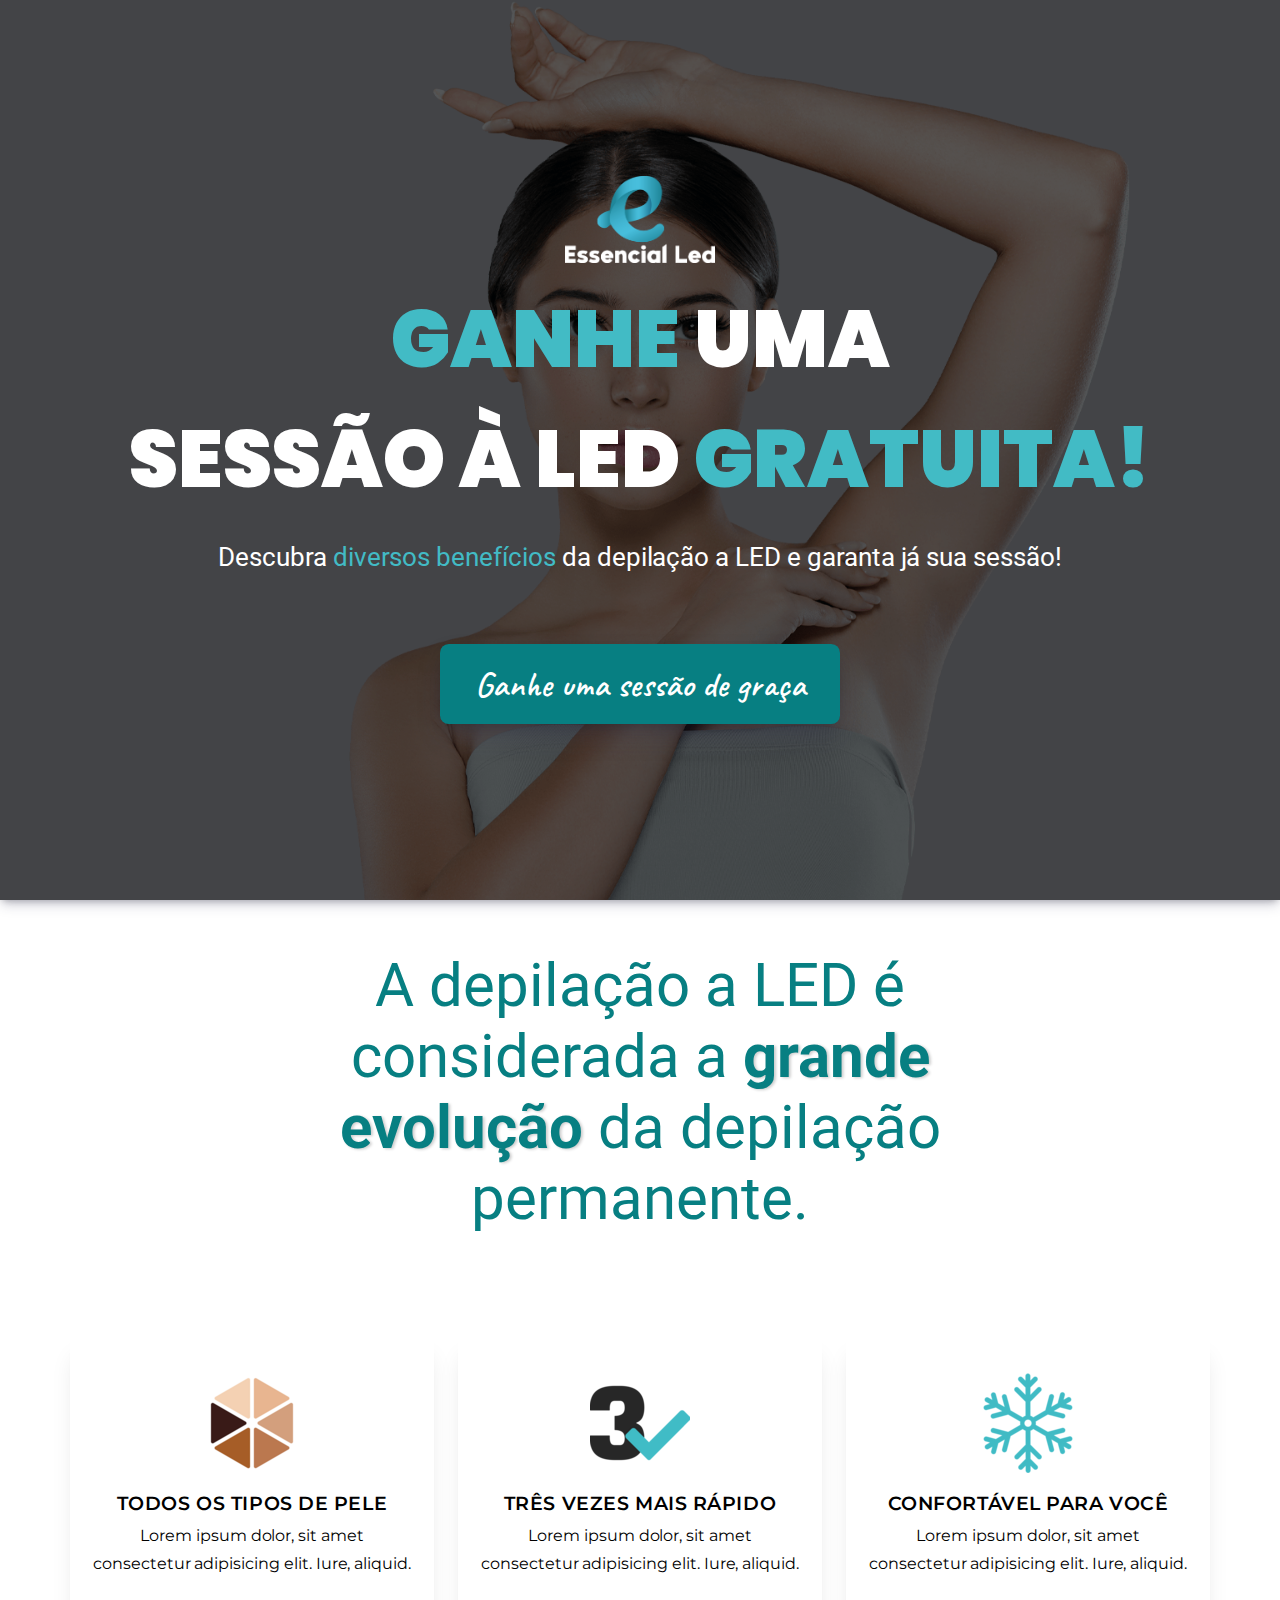
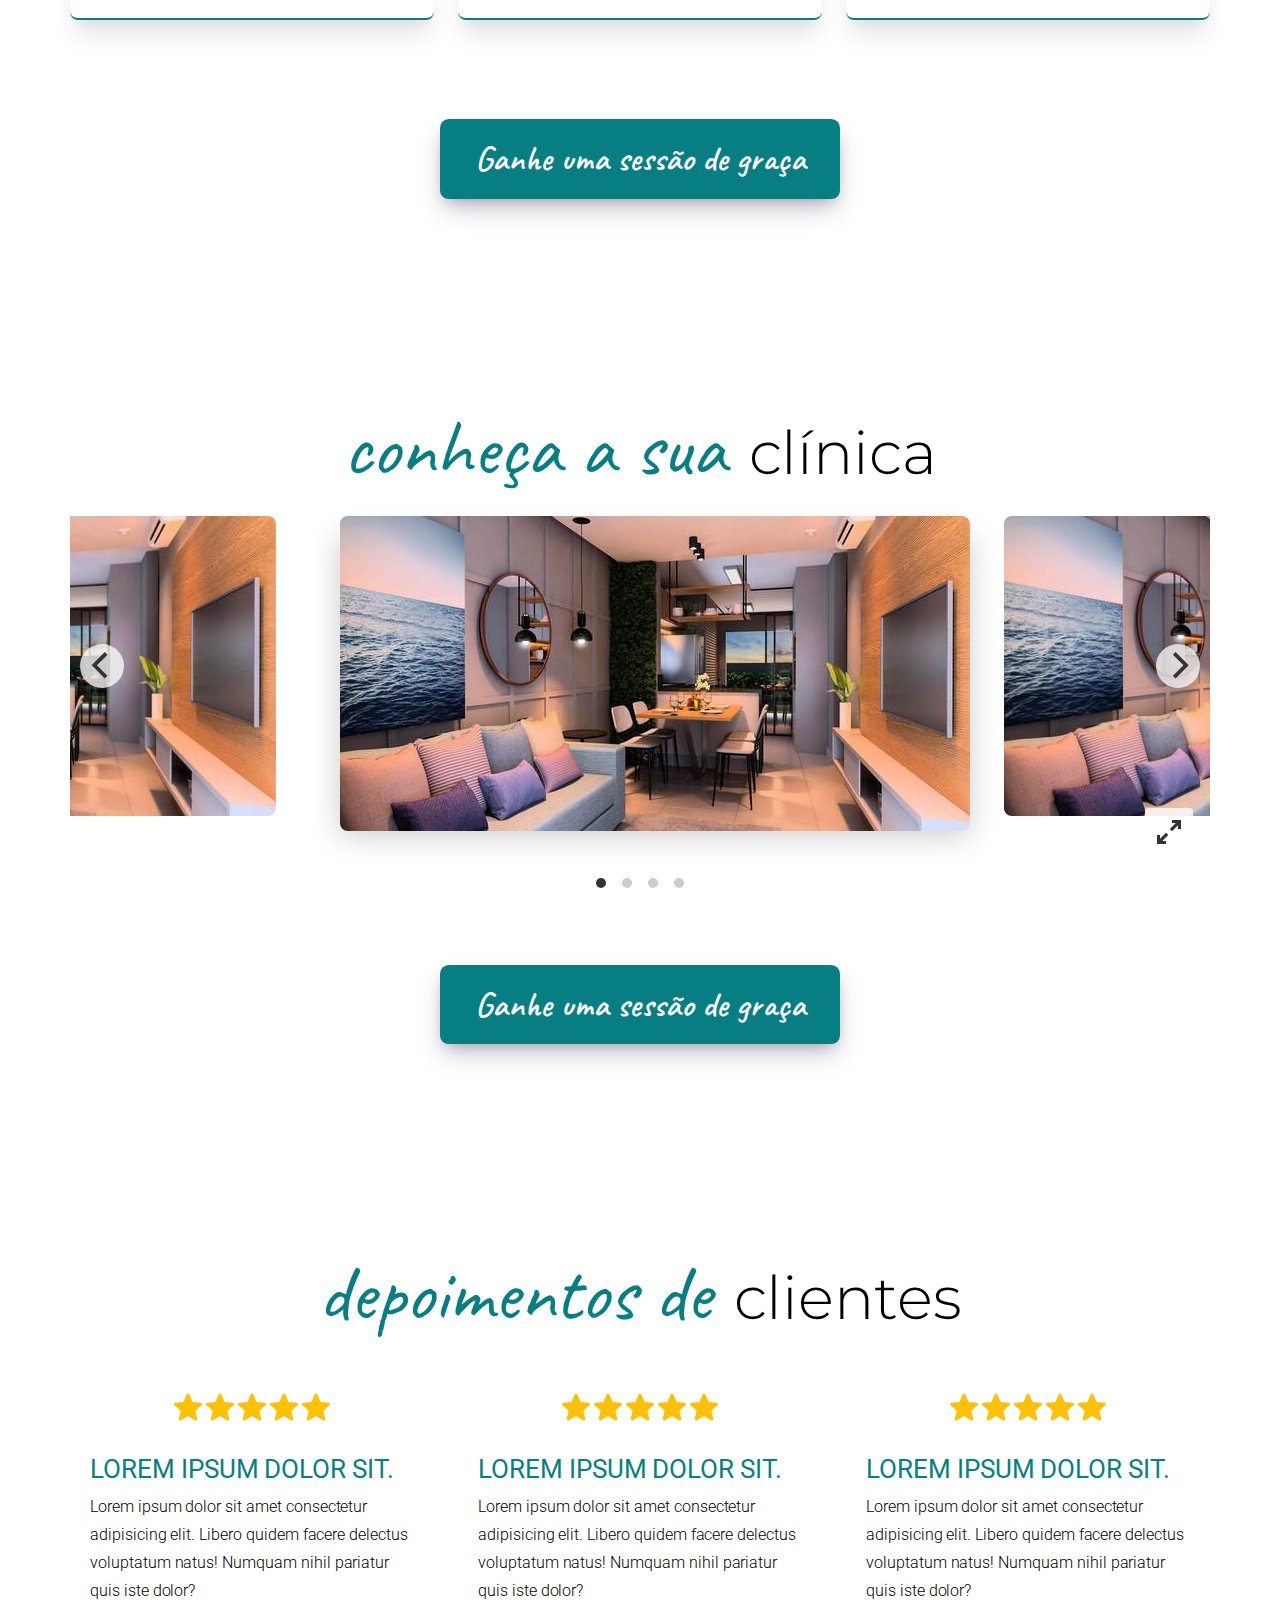
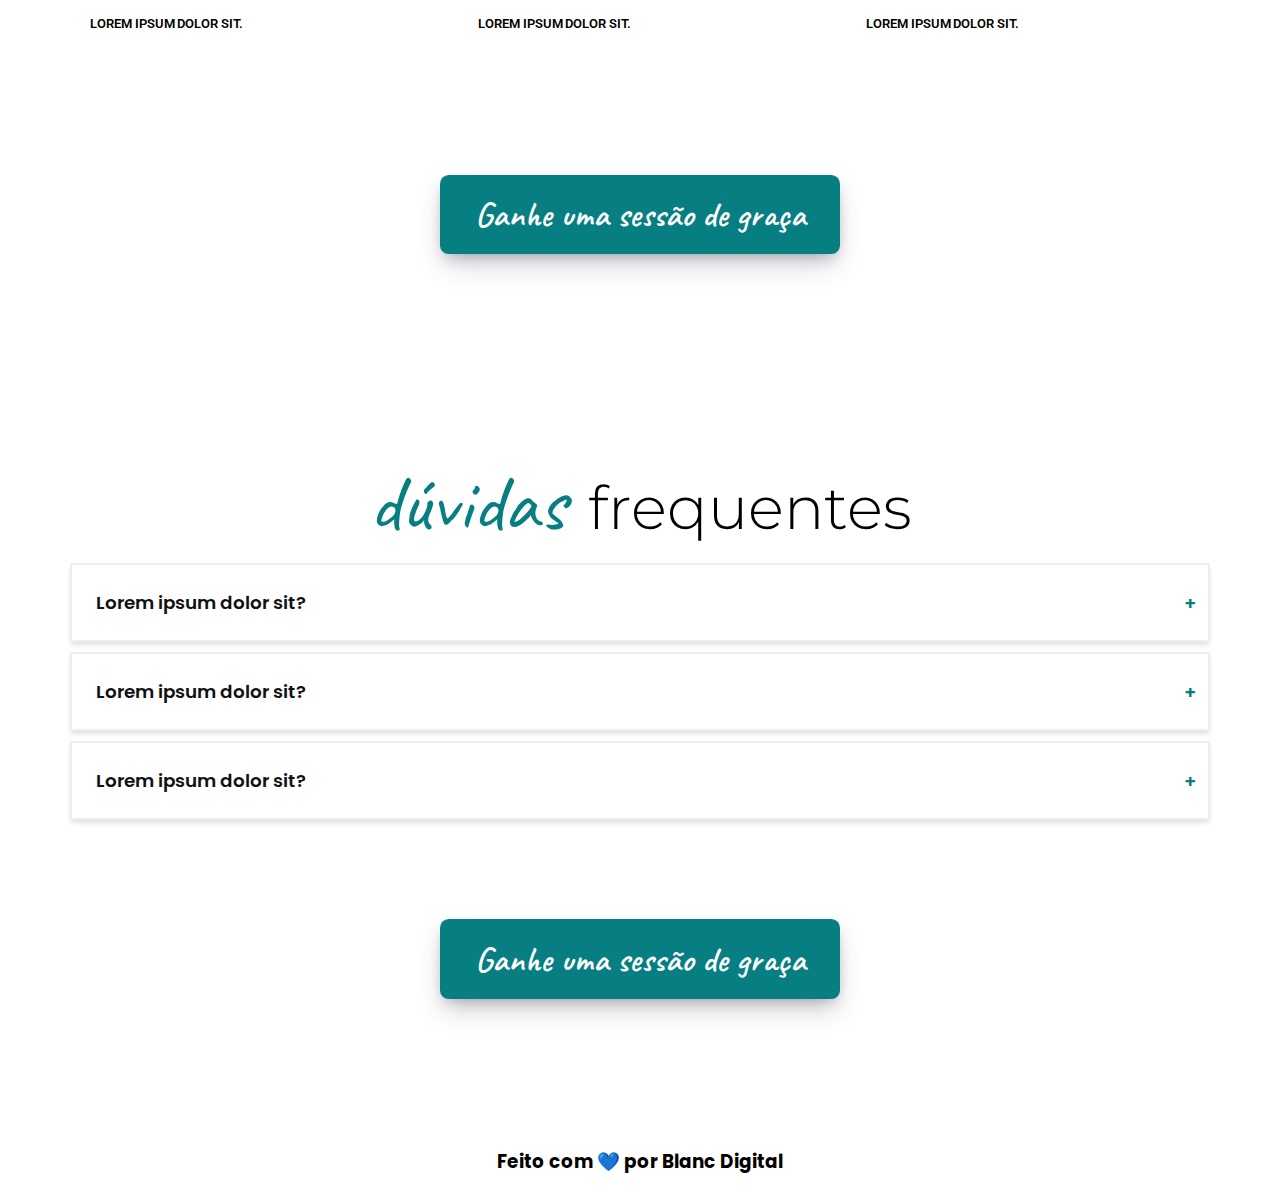
==== index.html @ 41fcca7f "mudança de copy" ====
<!DOCTYPE html>
<html lang="pt-br">
  <head>
    <meta charset="UTF-8" />
    <meta http-equiv="X-UA-Compatible" content="IE=edge" />
    <meta name="viewport" content="width=device-width, initial-scale=1.0" />
    <!-- favicon -->
    <link rel="shortcut icon" href="./favicon.ico" type="image/x-icon" />

    <!-- url -->
    <meta property="og:url" content="http://..." />
    <meta name="twitter:url" content="http://..." />

    <!-- title -->
    <meta property="og:title" content="Title" />

    <!-- description -->
    <meta name="description" content="..." />
    <meta property="og:description" content="..." />
    <meta name="twitter:description" content="..." />

    <!-- image -->
    <meta property="og:image" content="http://..." />
    <meta name="twitter:image" content="http://..." />

    <!-- misc -->
    <meta property="og:locale" content="pt_BR" />
    <meta name="theme-color" content="#a52a2a" />
    <link rel="stylesheet" href="style.css" />
    <link rel="preconnect" href="https://fonts.googleapis.com" />
    <link rel="preconnect" href="https://fonts.gstatic.com" crossorigin />
    <link
      href="https://fonts.googleapis.com/css2?family=Poppins:wght@400;900&family=Montserrat:wght@200;400;600&family=Roboto:wght@100;300;400;500;700&family=Caveat&display=swap"
      rel="stylesheet"
    />
    <link
      rel="preload"
      href="./libs/flickity/flickity.min.css"
      as="style"
      onload="this.onload=null;this.rel='stylesheet'"
    />
    <link
      rel="preload"
      href="./libs/accordions/accordion.min.css"
      as="style"
      onload="this.onload=null;this.rel='stylesheet'"
    />
    <title>Document</title>
  </head>
  <body>
    <!-- #SECTION HERO -->
    <section class="section-hero">
      <div class="section-center">
        <img src="./public/images/logo.png" alt="" class="logo" />
        <!-- <img
          src="./public/images/logo.png"
          alt="Essencial Led - Alguma coisa aqui"
          class="logo"
        /> -->

        <div class="hero__text">
          <h1>
            <span class="clr-main">GANHE</span> UMA

            <br />
            SESSÃO À LED <span class="clr-main">GRATUITA!</span>
          </h1>
          <p>
            Descubra <span class="clr-main">diversos benefícios</span> da
            depilação a LED e garanta já sua sessão!
          </p>
        </div>

        <button class="btn">Ganhe uma sessão de graça</button>
      </div>
    </section>

    <!-- #SECTION-REVOLUTION-->
    <section class="section-revolution">
      <div class="section-center">
        <h2>
          A depilação a LED é considerada a
          <b>grande evolução</b>
          da depilação permanente.
        </h2>
      </div>
    </section>

    <section class="section-cards section-center">
      <div class="cards">
        <!-- start of card -->
        <div class="cards__item">
          <img
            src="./public/images/icon-skin-scale.png"
            alt=""
            width="100"
            height="100"
          />

          <div class="cards__item__text">
            <h3>Todos os tipos de pele</h3>
            <p>
              Lorem ipsum dolor, sit amet consectetur adipisicing elit. Iure,
              aliquid.
            </p>
          </div>
        </div>
        <!-- end of card -->
        <!-- start of card -->
        <div class="cards__item">
          <img
            src="./public/images/icon_3v.png"
            alt=""
            width="100"
            height="100"
          />

          <div class="cards__item__text">
            <h3>TRÊS vezes mais rápido</h3>
            <p>
              Lorem ipsum dolor, sit amet consectetur adipisicing elit. Iure,
              aliquid.
            </p>
          </div>
        </div>
        <!-- end of card -->
        <!-- start of card -->
        <div class="cards__item">
          <img
            src="./public/images/icon-cold.png"
            alt=""
            width="100"
            height="100"
          />

          <div class="cards__item__text">
            <h3>Confortável para você</h3>
            <p>
              Lorem ipsum dolor, sit amet consectetur adipisicing elit. Iure,
              aliquid.
            </p>
          </div>
        </div>
        <!-- end of card -->
      </div>

      <button class="btn btn--section">Ganhe uma sessão de graça</button>
    </section>

    <!-- #SECTION-LOCAL -->
    <section class="section-local section-center">
      <h4><span class="cursive clr-main-dk">conheça a sua</span> clínica</h4>

      <div
        class="slider"
        data-flickity='{"wrapAround": true, "setGallerySize": false, "lazyLoad": true, "fullscreen": true, "autoPlay": 6000}'
      >
        <div class="slider__cell">
          <img src="./public/images/int-7-resized.jpg" alt="" />
        </div>
        <div class="slider__cell">
          <img src="./public/images/int-7-resized.jpg" alt="" />
        </div>
        <div class="slider__cell">
          <img src="./public/images/int-7-resized.jpg" alt="" />
        </div>
        <div class="slider__cell">
          <img src="./public/images/int-7-resized.jpg" alt="" />
        </div>
      </div>

      <button class="btn btn--section">Ganhe uma sessão de graça</button>
    </section>

    <!-- #SECTION-DEPOIMENTO -->
    <section class="section-depoimentos section-center">
      <h4><span class="cursive clr-main-dk">depoimentos de</span> clientes</h4>

      <div class="depoimentos">
        <!-- start of card -->
        <div class="depoimento">
          <div class="stars">
            <img src="./public/images/star.svg" width="28" height="28" alt="" />
            <img src="./public/images/star.svg" width="28" height="28" alt="" />
            <img src="./public/images/star.svg" width="28" height="28" alt="" />
            <img src="./public/images/star.svg" width="28" height="28" alt="" />
            <img src="./public/images/star.svg" width="28" height="28" alt="" />
          </div>

          <div class="depoimento__text">
            <p class="title">Lorem ipsum dolor sit.</p>
            <p class="desc">
              Lorem ipsum dolor sit amet consectetur adipisicing elit. Libero
              quidem facere delectus voluptatum natus! Numquam nihil pariatur
              quis iste dolor?
            </p>
            <p class="author">Lorem ipsum dolor sit.</p>
          </div>
        </div>
        <!-- end of depoimento -->

        <!-- start of depoimento -->
        <div class="depoimento">
          <div class="stars">
            <img src="./public/images/star.svg" width="28" height="28" alt="" />
            <img src="./public/images/star.svg" width="28" height="28" alt="" />
            <img src="./public/images/star.svg" width="28" height="28" alt="" />
            <img src="./public/images/star.svg" width="28" height="28" alt="" />
            <img src="./public/images/star.svg" width="28" height="28" alt="" />
          </div>

          <div class="depoimento__text">
            <p class="title">Lorem ipsum dolor sit.</p>
            <p class="desc">
              Lorem ipsum dolor sit amet consectetur adipisicing elit. Libero
              quidem facere delectus voluptatum natus! Numquam nihil pariatur
              quis iste dolor?
            </p>
            <p class="author">Lorem ipsum dolor sit.</p>
          </div>
        </div>
        <!-- end of depoimento -->

        <!-- start of depoimento -->
        <div class="depoimento">
          <div class="stars">
            <img src="./public/images/star.svg" width="28" height="28" alt="" />
            <img src="./public/images/star.svg" width="28" height="28" alt="" />
            <img src="./public/images/star.svg" width="28" height="28" alt="" />
            <img src="./public/images/star.svg" width="28" height="28" alt="" />
            <img src="./public/images/star.svg" width="28" height="28" alt="" />
          </div>

          <div class="depoimento__text">
            <p class="title">Lorem ipsum dolor sit.</p>
            <p class="desc">
              Lorem ipsum dolor sit amet consectetur adipisicing elit. Libero
              quidem facere delectus voluptatum natus! Numquam nihil pariatur
              quis iste dolor?
            </p>
            <p class="author">Lorem ipsum dolor sit.</p>
          </div>
        </div>
        <!-- end of depoimento -->
      </div>

      <button class="btn btn--section">Ganhe uma sessão de graça</button>
    </section>

    <!-- SECTION-FAQ -->
    <section class="section-faq section-center">
      <h4><span class="cursive clr-main-dk">dúvidas</span> frequentes</h4>
      <div class="accordion-container">
        <div class="ac">
          <h5 class="ac-header">
            <button class="ac-trigger">Lorem ipsum dolor sit?</button>
          </h5>
          <div class="ac-panel">
            <p class="ac-text">
              Lorem ipsum, dolor sit amet consectetur adipisicing elit. Iste
              praesentium voluptatum dolor delectus similique quae ipsam eum
              possimus, aliquam modi.
            </p>
          </div>
        </div>

        <div class="ac">
          <h5 class="ac-header">
            <button class="ac-trigger">Lorem ipsum dolor sit?</button>
          </h5>
          <div class="ac-panel">
            <p class="ac-text">
              Lorem ipsum, dolor sit amet consectetur adipisicing elit. Iste
              praesentium voluptatum dolor delectus similique quae ipsam eum
              possimus, aliquam modi.
            </p>
          </div>
        </div>

        <div class="ac">
          <h5 class="ac-header">
            <button class="ac-trigger">Lorem ipsum dolor sit?</button>
          </h5>
          <div class="ac-panel">
            <p class="ac-text">
              Lorem ipsum, dolor sit amet consectetur adipisicing elit. Iste
              praesentium voluptatum dolor delectus similique quae ipsam eum
              possimus, aliquam modi.
            </p>
          </div>
        </div>
      </div>

      <button class="btn btn--section">Ganhe uma sessão de graça</button>
    </section>

    <footer class="footer section-center">
      <h6>Feito com 💙 por Blanc Digital</h6>
    </footer>

    <script src="./main.js"></script>
    <script src="./libs/flickity/flickity.pkgd.min.js" async defer></script>
    <script src="./libs/flickity/flickity-fullscreen.js" async defer></script>
    <script src="./libs/accordions/accordion.min.js" async defer></script>

    <script type="module">
      import "./libs/accordions/accordion.min.js"
      new Accordion(".accordion-container", {
        duration: 250,
        showMultiple: true,
      })
    </script>
  </body>
</html>
---- style.css ----
/* Box sizing rules */
*,
*::before,
*::after {
  box-sizing: border-box;
  padding: 0;
  margin: 0;
}

:root {
  --clr-white: #fff;
  --clr-main: #42bbc5;
  --clr-main-dk: #077f82;
  --ff-lato: "Poppins", sans-serif;
  --ff-roboto: "Roboto", sans-serif;
  --ff-montserrat: "Montserrat", sans-serif;
  --ff-caveat: "Caveat", cursive;
  --fs-xs: clamp(1rem, 0.8846rem + 0.5128vw, 1.15rem);
  --fs-md: clamp(1.3125rem, 1.1797rem + 0.625vw, 1.625rem);
  --fs-lg: clamp(1.625rem, 1.4055rem + 1.0976vw, 2.1875rem);
  --fs-xlg: clamp(2.1875rem, 1.5234rem + 3.125vw, 3.75rem);
  --fs-xxlg: clamp(3rem, 2.2195rem + 3.9024vw, 5rem);
  --shadow-xs: rgba(0, 0, 0, 0.1) 0px 0.25rem 0.375rem -0.0625rem,
    rgba(0, 0, 0, 0.06) 0px 0.125rem 0.25rem -0.0625rem;
  --shadow-md: rgba(0, 0, 0, 0.1) 0px 0.625rem 0.9375rem -0.1875rem,
    rgba(0, 0, 0, 0.05) 0px 0.25rem 0.375rem -0.125rem;
  --shadow-lg: rgba(0, 0, 0, 0.1) 0px 1.25rem 1.5625rem -0.3125rem,
    rgba(0, 0, 0, 0.04) 0px 0.625rem 0.625rem -0.3125rem;
  --shadow-xlg: rgba(0, 0, 0, 0.1) 0px 1.25rem 1.5625rem -0.3125rem,
    rgba(0, 0, 0, 0.04) 0px 0.625rem 0.625rem -0.3125rem;
}

/* Remove default margin */
body,
h1,
h2,
h3,
h4,
p,
figure,
blockquote,
dl,
dd {
  margin: 0;
}

h1,
h2,
h3,
h4,
h5,
h6 {
  font-family: var(--ff-lato);
}

p {
  letter-spacing: -0.0027777778rem;
  font-size: 100%;
  line-height: 1.75;
}

/* Remove list styles on ul, ol elements with a list role, which suggests default styling will be removed */
ul[role=list],
ol[role=list] {
  list-style: none;
}

/* Set core root defaults */
html:focus-within {
  scroll-behavior: smooth;
}

/* Set core body defaults */
body {
  min-height: 100vh;
  text-rendering: optimizeSpeed;
  overflow-x: hidden;
  font-family: var(--ff-roboto);
}

/* A elements that don't have a class get default styles */
a:not([class]) {
  text-decoration-skip-ink: auto;
}

/* Make images easier to work with */
img,
picture {
  max-width: 100%;
  display: block;
}

/* Inherit fonts for inputs and buttons */
input,
button,
textarea,
select {
  font: inherit;
}

/* Remove all animations, transitions and smooth scroll for people that prefer not to see them */
@media (prefers-reduced-motion: reduce) {
  html:focus-within {
    scroll-behavior: auto;
  }

  *,
*::before,
*::after {
    animation-duration: 0.01ms !important;
    animation-iteration-count: 1 !important;
    transition-duration: 0.01ms !important;
    scroll-behavior: auto !important;
  }
}
/* end of default reset/styling */
section {
  padding: 11vh 0 11vh 0;
}

h4 {
  text-align: center;
  font-size: var(--fs-xlg);
  font-family: var(--ff-montserrat);
  font-weight: 300;
}

h4 span {
  display: block;
  margin-right: clamp(0rem, -0.1951rem + 0.9756vw, 0.5rem);
  color: #2b2b2b;
  font-size: var(--fs-xxlg);
}

@media screen and (min-width: 600px) {
  h4 span {
    display: inline;
  }
}
.section-center {
  width: 90%;
  max-width: 1140px;
  margin: 0 auto;
}

.clr-main {
  color: var(--clr-main);
}

.clr-main-dk {
  color: var(--clr-main-dk);
}

.cursive {
  font-family: var(--ff-caveat);
}

@keyframes afl {
  0% {
    opacity: 0;
    transform: translateX(-3.125rem);
  }
  100% {
    opacity: 1;
    transform: translateX(0);
  }
}
@keyframes afr {
  0% {
    opacity: 0;
    transform: translateX(3.125rem);
  }
  100% {
    opacity: 1;
    transform: translateX(0);
  }
}
@keyframes afb {
  0% {
    opacity: 0;
    transform: translateY(3.125rem);
  }
  100% {
    opacity: 1;
    transform: translateY(0);
  }
}
@keyframes aft {
  0% {
    opacity: 0;
    transform: translateY(-3.125rem);
  }
  100% {
    opacity: 1;
    transform: translateY(0);
  }
}
.btn {
  display: flex;
  gap: 0.5em;
  align-items: center;
  justify-content: center;
  width: 100%;
  max-width: 25rem;
  padding: 0.325em 0.6em;
  font-family: var(--ff-caveat);
  font-size: clamp(1.25rem, 1.1524rem + 0.4878vw, 1.5rem);
  font-size: var(--fs-lg);
  font-weight: 600;
  color: var(--clr-white);
  text-decoration: none;
  cursor: pointer;
  background: var(--clr-main-dk);
  border: 0.375rem solid transparent;
  border-radius: 0.25em;
  box-shadow: rgba(50, 50, 93, 0.25) 0px 0.375em 0.75em -0.125em, rgba(0, 0, 0, 0.3) 0px 0.1875em 0.4375em -0.1875em;
  transition: opacity 250ms ease-in;
  animation: pulse-main-dk 2s infinite;
}

.btn:hover {
  opacity: 0.8;
}

.btn:focus-visible {
  border: 0.375rem solid var(--clr-black);
  outline: none;
  transform: scale(1.025);
}

@keyframes pulse-main-dk {
  0% {
    box-shadow: 0 0 0 0 rgba(34, 136, 155, 0.7);
    transform: scale(0.99);
  }
  70% {
    box-shadow: 0 0 0 0.3125em rgba(34, 136, 155, 0);
    transform: scale(1);
  }
  100% {
    box-shadow: 0 0 0 0.3125em rgba(34, 136, 155, 0);
    transform: scale(0.99);
  }
}
.btn--section {
  margin: 0 auto;
  margin-top: 11vh;
}

.cards {
  display: grid;
  justify-items: center;
  grid-template-columns: repeat(auto-fit, minmax(14rem, 1fr));
  gap: 1.5em;
}

.cards__item {
  width: 100%;
  height: auto;
  display: grid;
  grid-template-rows: 6rem 1fr;
  gap: 1em;
  justify-items: center;
  align-content: center;
  text-align: center;
  padding: 2.5rem 1.25rem;
  border-radius: 0.5rem;
  border-bottom: 0.125rem solid var(--clr-main-dk);
  box-shadow: var(--shadow-xlg);
  background-color: var(--clr-white);
  transition: transform 0.2s ease-in-out;
}

.cards__item:hover {
  transform: scale(1.03);
}

.cards__item h3 {
  font-family: var(--ff-montserrat);
  font-weight: 600;
  text-transform: uppercase;
  line-height: 2;
  letter-spacing: 0.03em;
}

.cards__item p {
  font-family: var(--ff-montserrat);
}

.cards__item .img-wrapper {
  width: 100%;
  height: auto;
}

.slider {
  width: 100%;
}

/*  padding-bottom is based on the width. It calcs the padding-bottom (height)
    based on the aspect ratio (1/2) then it multiplies by 100% to keep the ratio.
    The max-width is 2000px.

    ps: the padding-bottom is based on the WIDTH and NOT on the HEIGHT
*/
.slider .flickity-viewport {
  padding-bottom: min(calc((1 / 2) * 100%), 400px);
}

.slider__cell {
  top: 50%;
  width: 100%;
  max-width: 600px;
  height: 100%;
  max-height: 300px;
  transform: translateY(-50%);
  margin-right: 4rem;
  transition: box-shadow 0.2s ease;
  border-radius: 0.5rem;
}

@media screen and (min-width: 56.25rem) {
  .slider {
    margin-top: -2rem;
  }

  .slider__cell.is-selected {
    box-shadow: rgba(0, 0, 0, 0.2) 0px 20px 30px;
    width: 630px;
    max-width: max-content;
    height: 315px;
  }
}
.slider__cell img {
  width: 100%;
  height: auto;
  border-radius: 0.5rem;
}

.depoimentos {
  width: 100%;
  display: grid;
  justify-items: center;
  grid-template-columns: repeat(auto-fit, minmax(18rem, 1fr));
  gap: 1.5em;
}

.depoimentos.flickity-viewport {
  padding: 0;
}

.depoimento {
  width: 100%;
  height: auto;
  display: grid;
  grid-template-rows: 3rem 1fr;
  gap: 1em;
  justify-items: center;
  align-content: center;
  text-align: center;
  padding: 2.5rem 1.25rem;
  border-radius: 0.5rem;
  background-color: var(--clr-white);
  transition: transform 0.2s ease-in-out;
  transition: box-shadow 0.25s cubic-bezier(0.62, 0.3, 0.83, 0.67);
}
.depoimento .stars {
  width: 80%;
  display: flex;
  justify-content: center;
}
.depoimento img {
  max-width: 100%;
  height: auto;
}
.depoimento img + img {
  margin-left: 0.25rem;
}
.depoimento .title {
  font-size: var(--fs-md);
  text-transform: uppercase;
  color: var(--clr-main-dk);
  text-align: left;
}
.depoimento .desc {
  font-weight: 300;
  text-align: left;
}
.depoimento .author {
  padding-top: 0.5rem;
  font-size: 0.8125rem;
  font-weight: 600;
  text-align: left;
  text-transform: uppercase;
}

.depoimento:hover {
  box-shadow: var(--shadow-xs);
}

.ac {
  box-shadow: var(--shadow-xs);
}

.ac .ac-header.ac-header {
  font-size: var(--fs-xs);
}

.ac .ac-trigger.ac-trigger::after {
  color: var(--clr-main-dk);
}

.ac .ac-trigger.ac-trigger:focus {
  color: #000;
}

.ac .ac-panel .ac-text.ac-text,
.ac .ac-trigger.ac-trigger {
  padding: 1.5rem;
}

.section-hero {
  position: relative;
  background-image: url("./public/images/hero.png");
  background-size: cover;
  background-position-x: center;
  background-position-y: top;
  display: flex;
  flex-direction: column;
  align-items: center;
  justify-content: center;
  width: 100%;
  height: 100vh;
  box-shadow: rgba(50, 50, 93, 0.25) 0px 6px 12px -2px, rgba(0, 0, 0, 0.3) 0px 3px 7px -3px;
}
.section-hero .section-center {
  position: relative;
  z-index: 3;
  display: flex;
  flex-direction: column;
  text-align: center;
}
.section-hero .logo {
  max-width: clamp(6.25rem, 5.0305rem + 6.0976vw, 9.375rem);
  margin: 0 auto;
  margin-bottom: 1rem;
}
.section-hero .hero__text {
  display: flex;
  flex-direction: column;
  gap: 1rem;
  margin-bottom: 4rem;
}
.section-hero h1 {
  color: var(--clr-white);
  font-size: var(--fs-xxlg);
  font-weight: 900;
}
.section-hero p {
  font-size: var(--fs-md);
  color: white;
}
.section-hero .btn {
  margin: 0 auto;
}

.section-hero::after {
  content: "";
  position: absolute;
  top: 0;
  left: 0;
  width: 100%;
  height: 100%;
  background-color: #000;
  opacity: 0.6;
}

.section-revolution {
  text-align: center;
  padding: 5.5vh 0 11vh 0;
}
.section-revolution .section-center {
  display: flex;
  justify-content: center;
}
.section-revolution h2 {
  font-family: var(--ff-roboto);
  font-weight: 400;
  color: var(--clr-main-dk);
  font-size: var(--fs-xlg);
  max-width: 20ch;
}
.section-revolution b {
  text-shadow: 0.125rem 0.0625rem 0.1875rem rgba(0, 0, 0, 0.2);
}

.section-cards {
  padding: 0 0 11vh 0;
}

.footer {
  text-align: center;
  padding: 5.5vh 0 2.75vh 0;
}
.footer h6 {
  font-size: var(--fs-xs);
}

/*# sourceMappingURL=style.css.map */
---- libs/accordions/accordion.min.css ----
@charset "UTF-8";
/*!
 * Accordion v3.1.1
 * Simple accordion created in pure Javascript.
 * https://github.com/michu2k/Accordion
 *
 * Copyright (c) Michał Strumpf
 * Published under MIT License
 */
.ac{margin-top:10px;border:.125rem solid #eee;background-color:#fff;box-sizing:border-box}.ac .ac-header{margin:0;padding:0}.ac .ac-trigger{font-weight: 600;color:#111;text-align:left;width:100%;padding:10px 30px 10px 10px;display:block;cursor:pointer;background-color:transparent;-webkit-transition:color .25s ease;transition:color .25s ease;position:relative;text-decoration:none;margin:0;border:0}.ac .ac-trigger::after{content:'+';text-align:center;width:15px;-webkit-transform:translate(0,-50%);transform:translate(0,-50%);position:absolute;right:10px;top:50%}.ac .ac-trigger:focus{color:#8a8a8a}.ac .ac-panel{overflow:hidden;-webkit-transition-property:height,visibility;transition-property:height,visibility;-webkit-transition-timing-function:ease;transition-timing-function:ease}.ac.js-enabled .ac-panel{visibility:hidden}.ac.is-active .ac-panel{visibility:visible}.ac.is-active>.ac-header .ac-trigger::after{content:'\2013'}
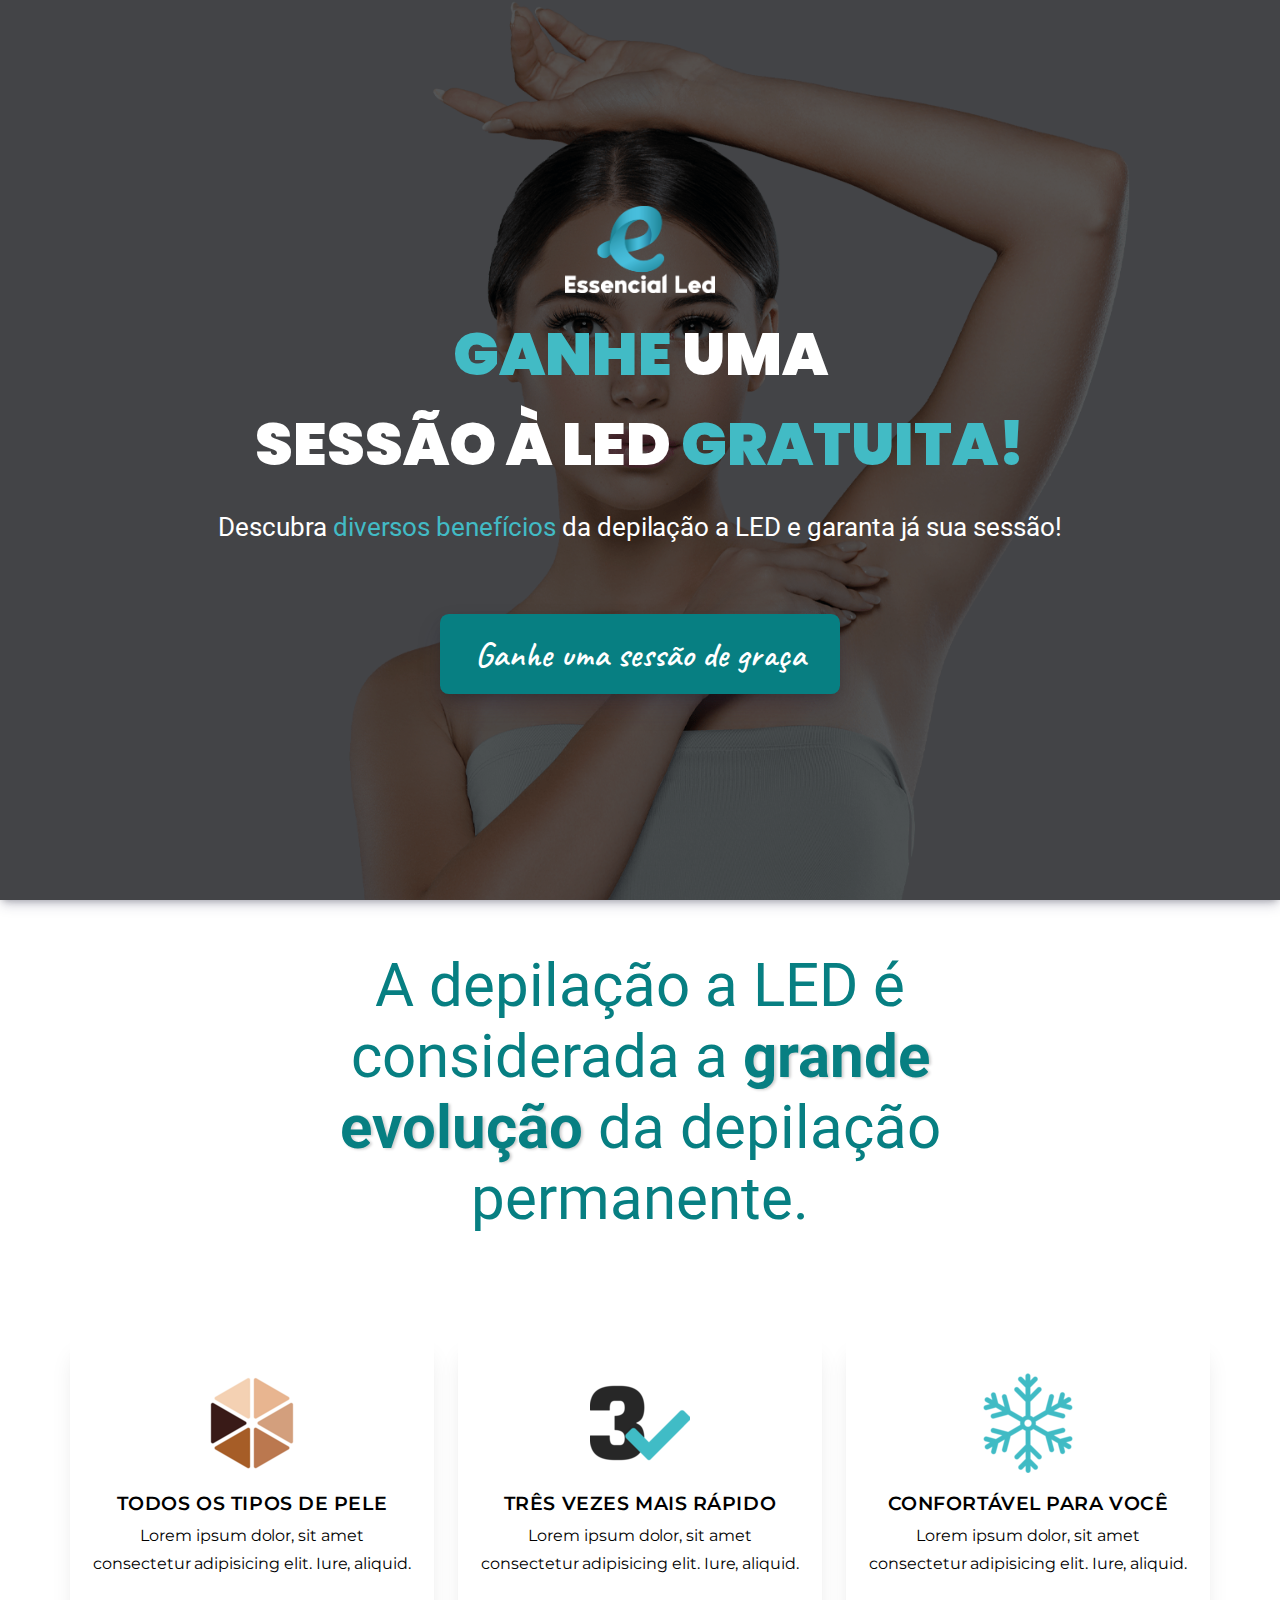
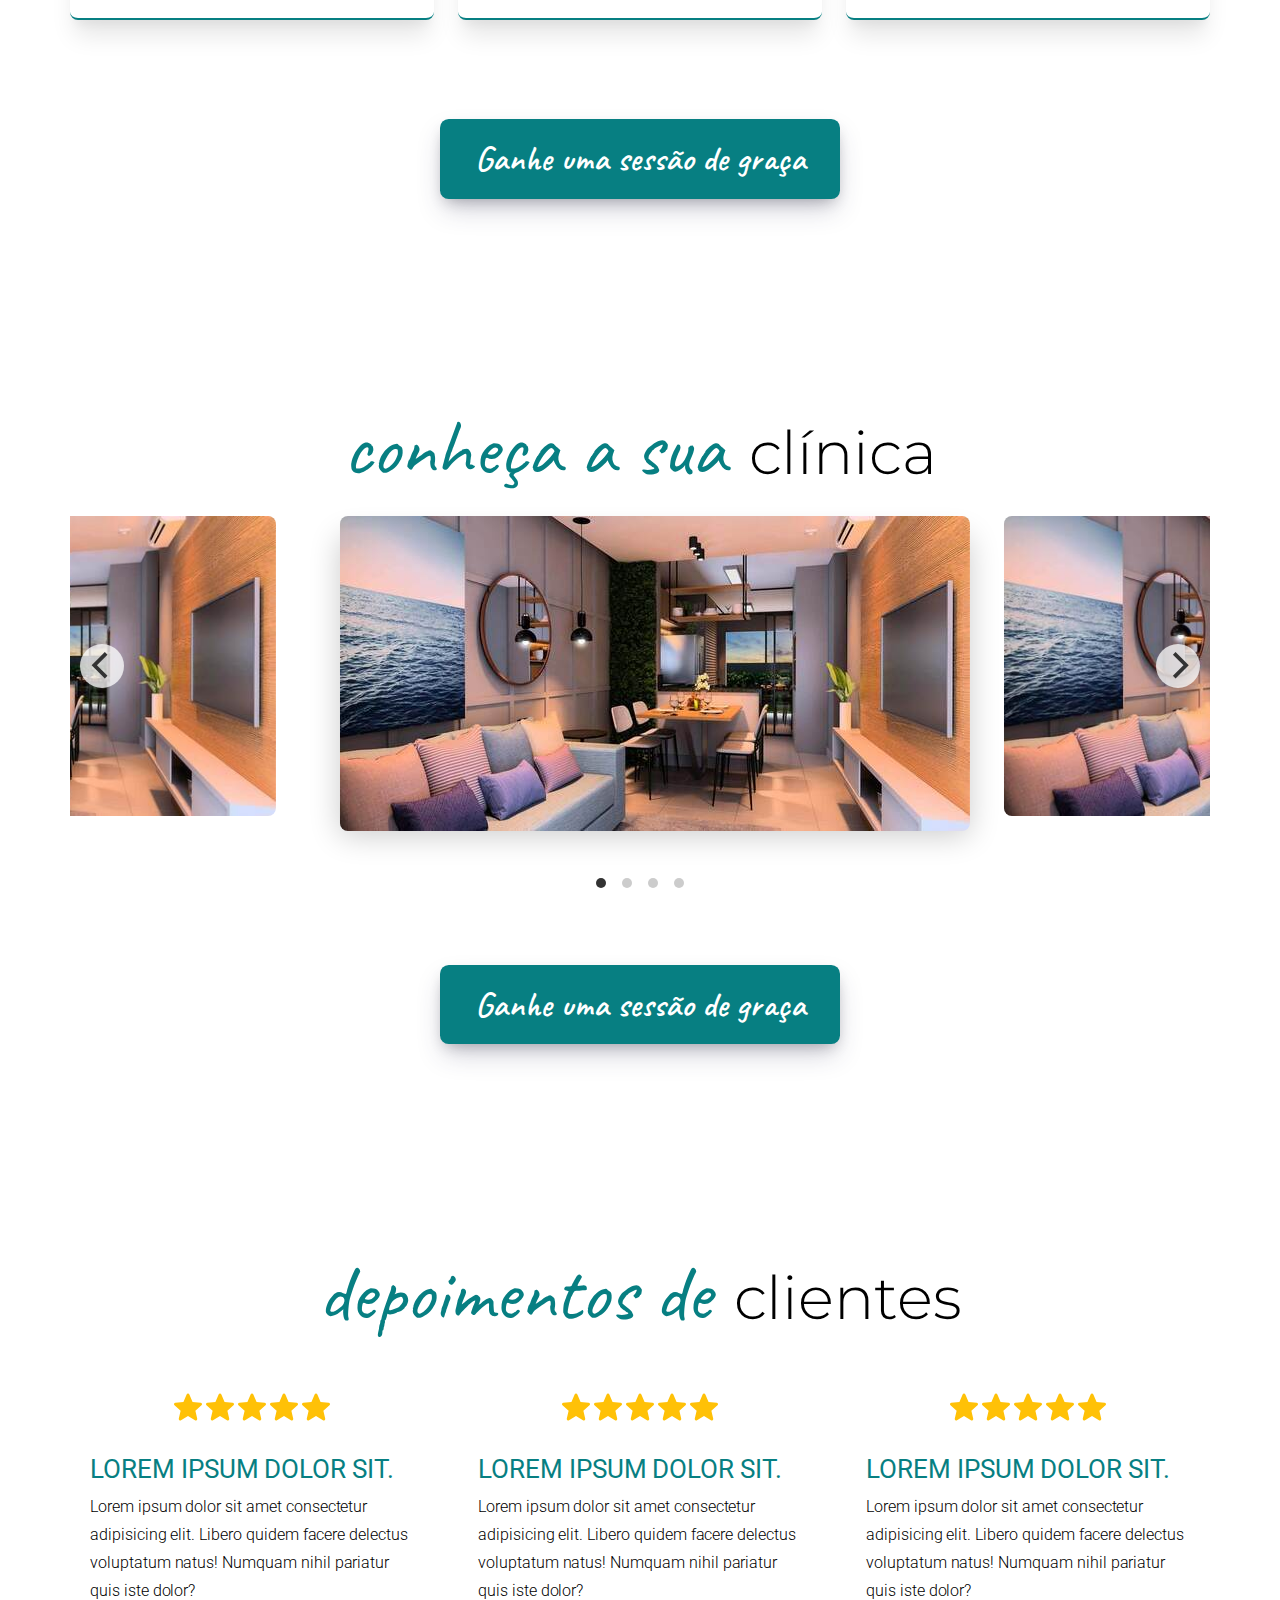
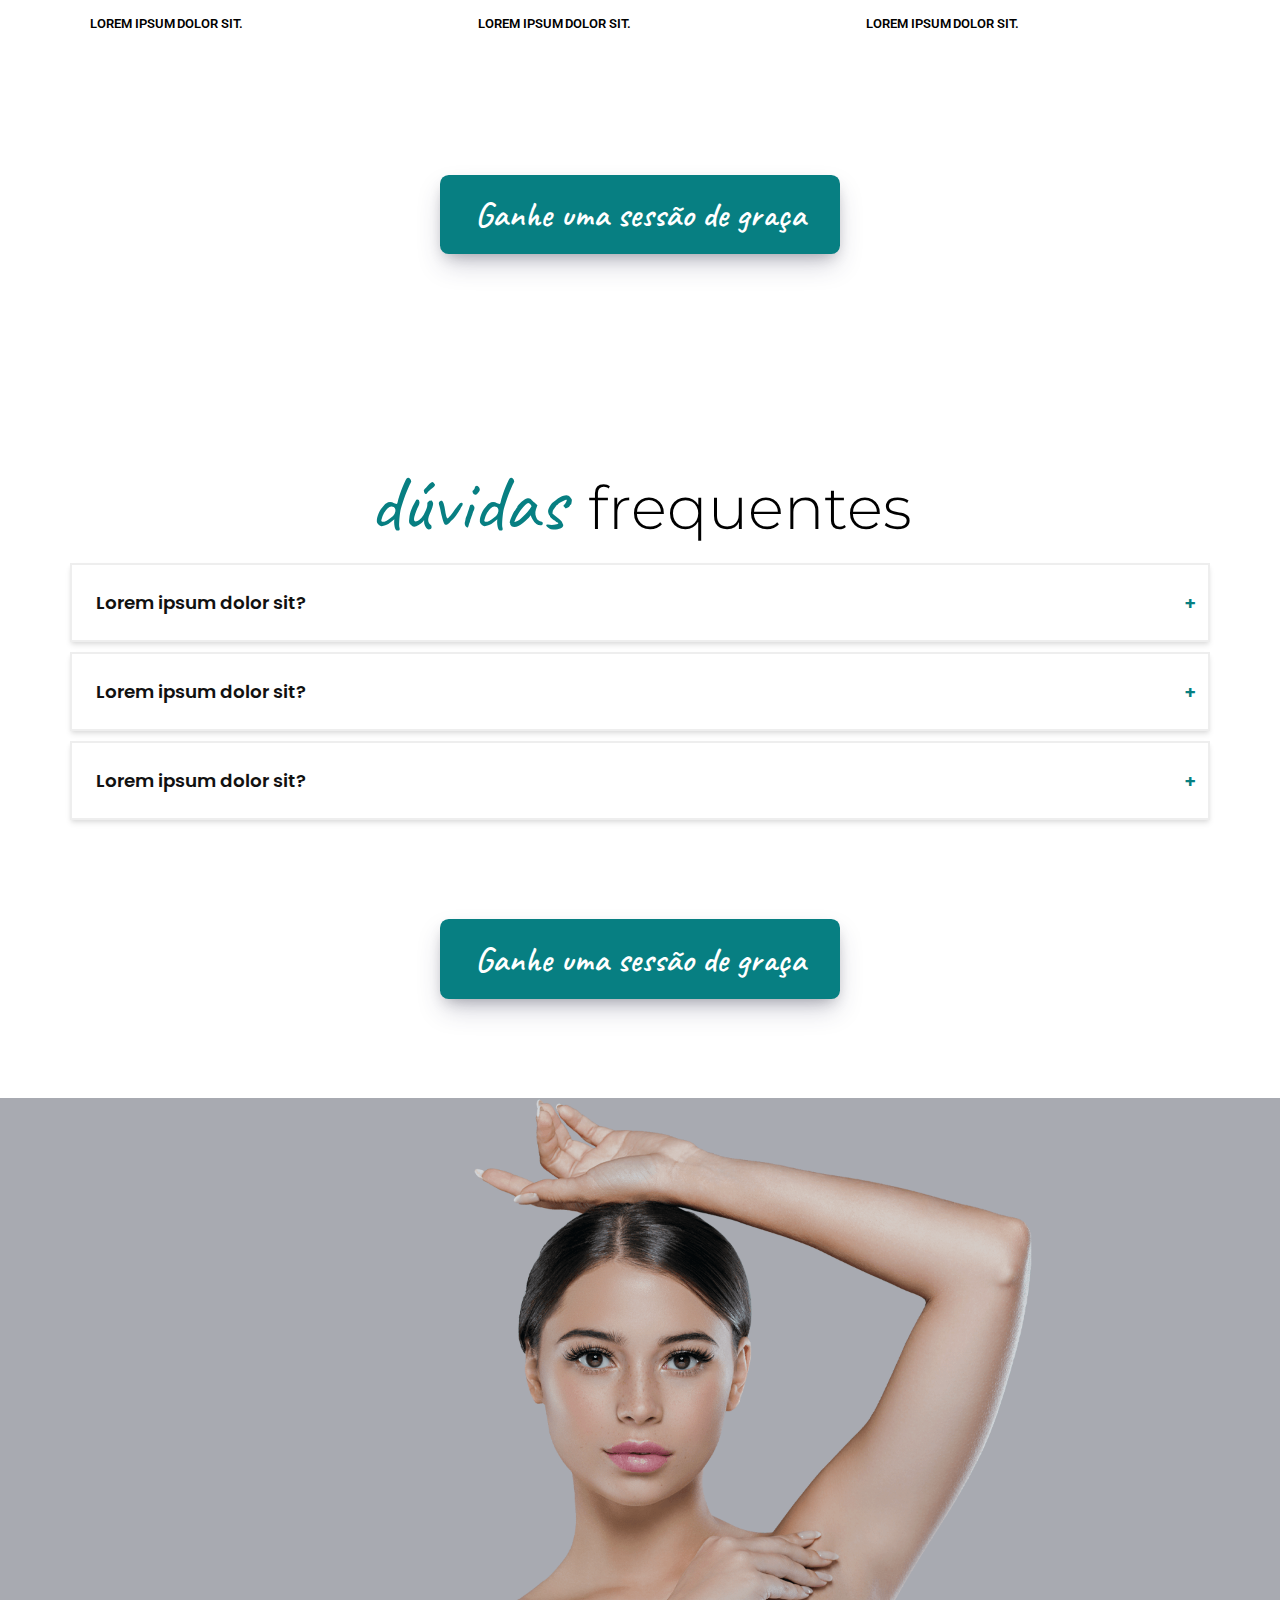
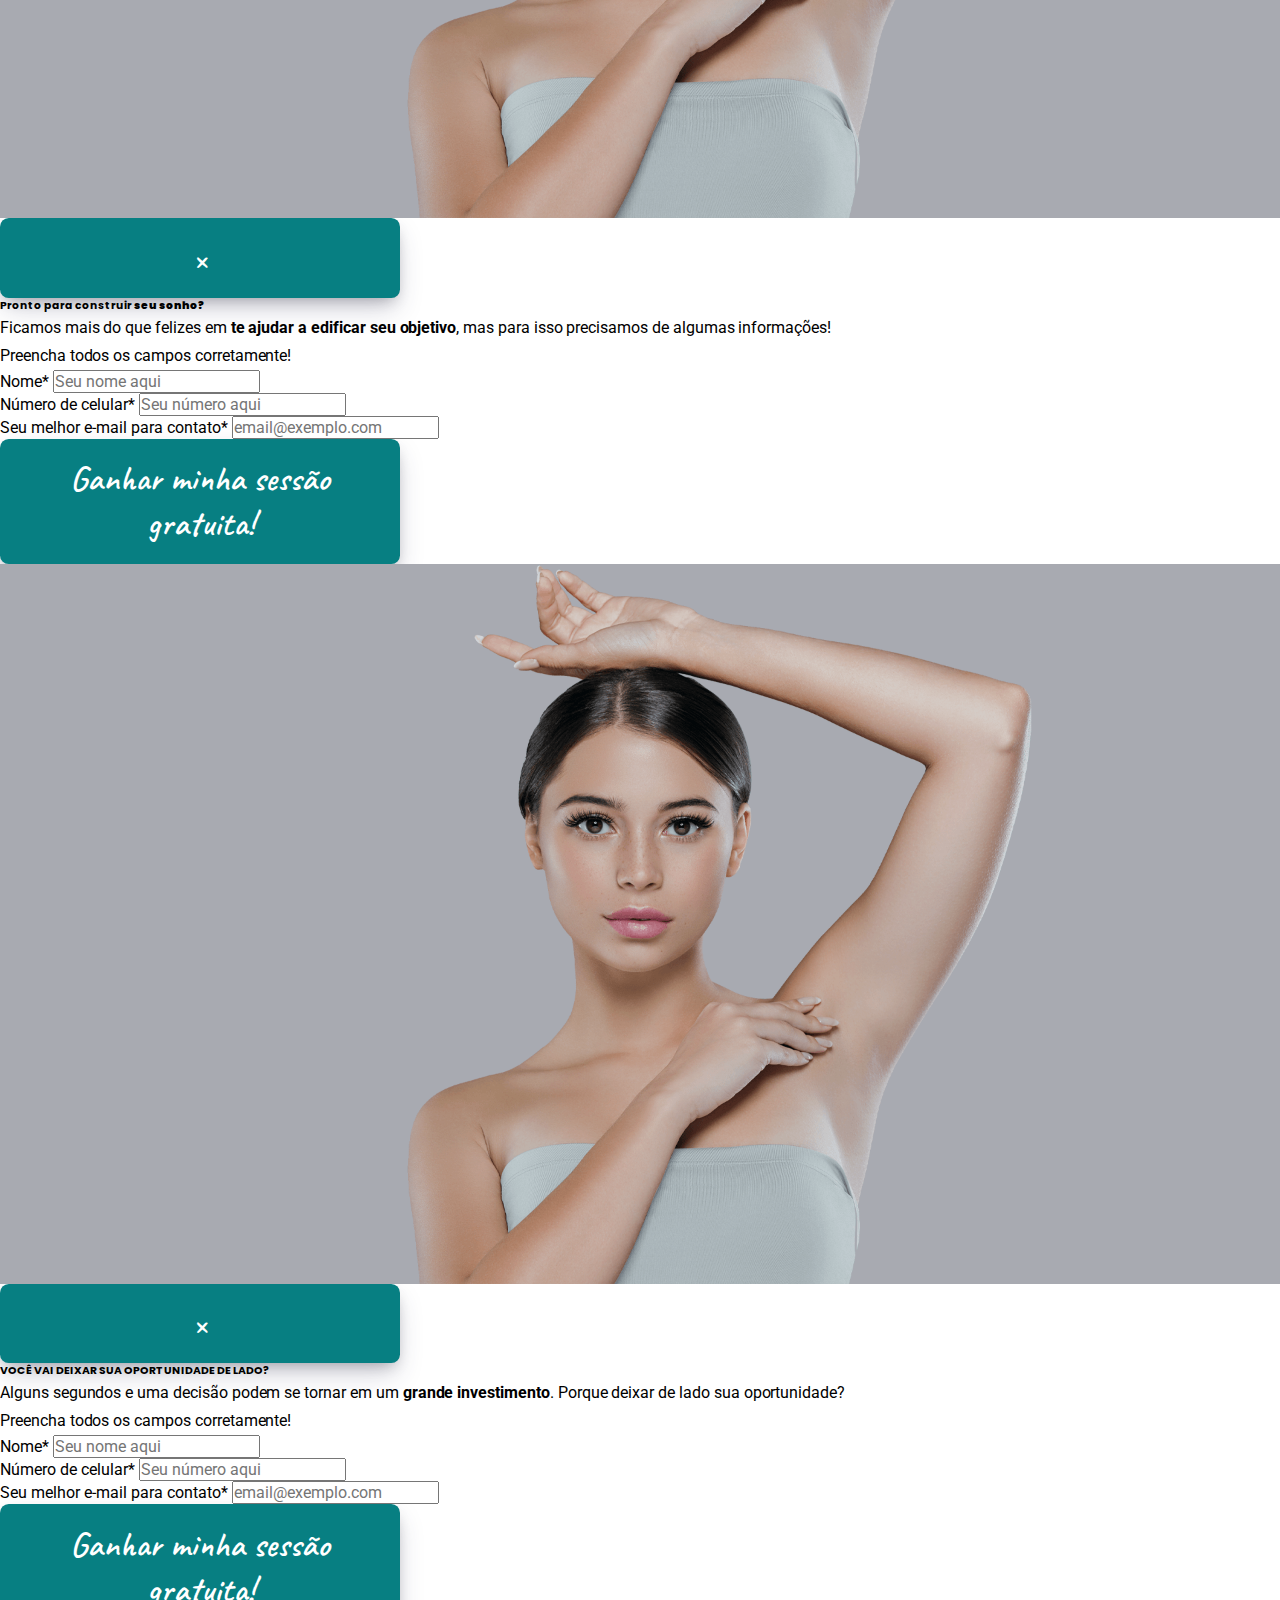
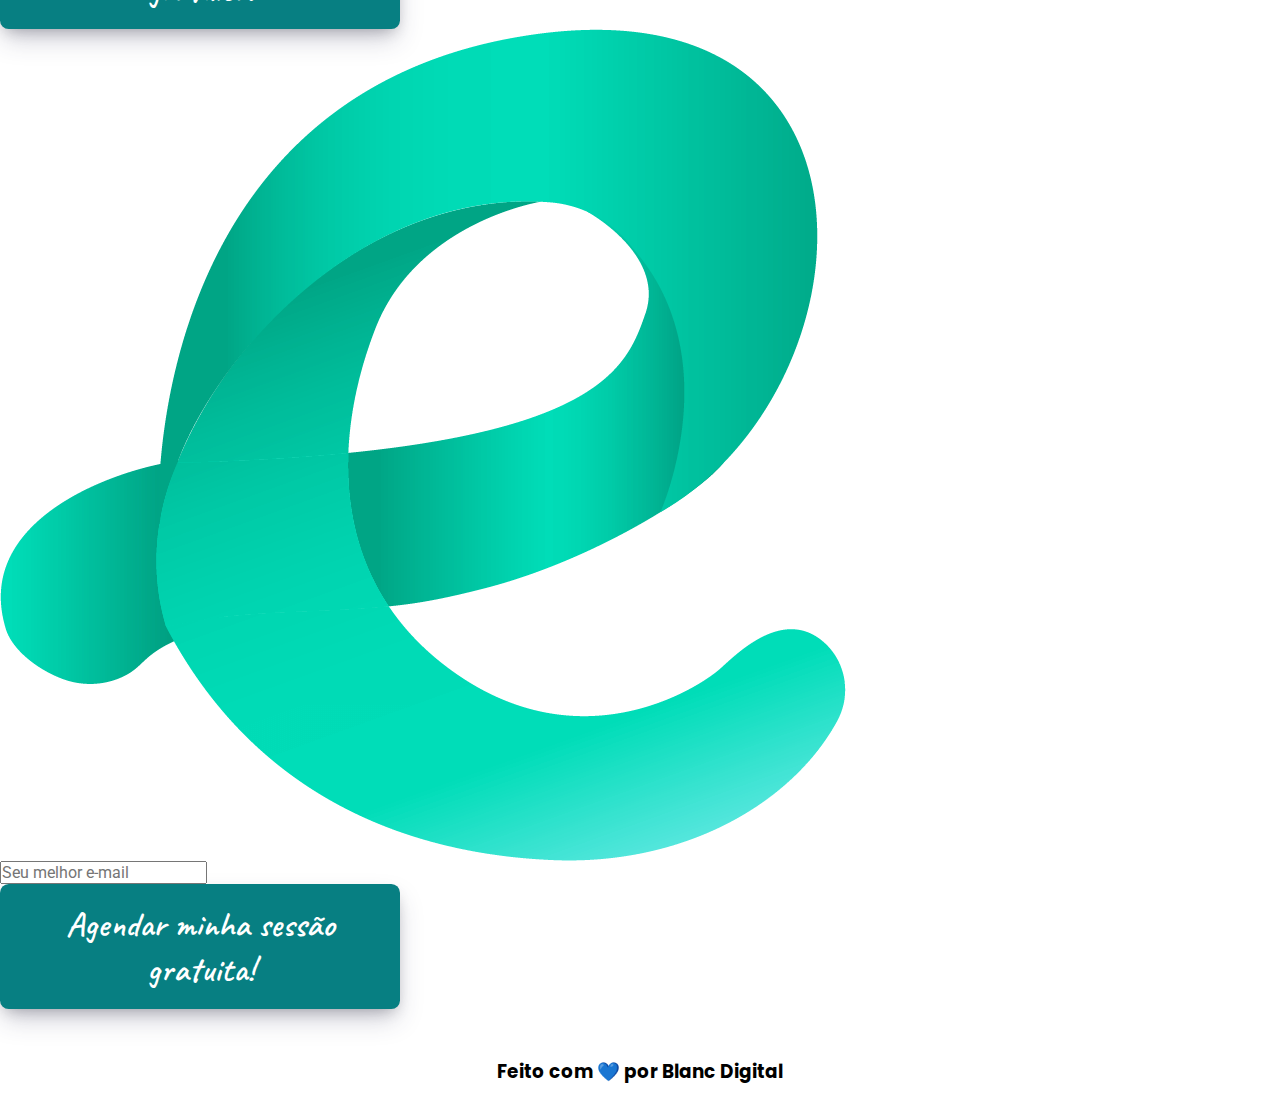
==== commit 3d0e1fd4: "formulário; email-stripe; copy" ====
--- a/index.html
+++ b/index.html
@@ -48,6 +48,12 @@
     <title>Document</title>
   </head>
   <body>
+    <div class="exit-form__trigger" id="exitFormTrigger"></div>
+    <div
+      class="exit-form__trigger-activator"
+      id="exitFormTriggerActivator"
+    ></div>
+
     <!-- #SECTION HERO -->
     <section class="section-hero">
       <div class="section-center">
@@ -71,7 +77,7 @@
           </p>
         </div>
 
-        <button class="btn">Ganhe uma sessão de graça</button>
+        <button class="btn btn--cta">Ganhe uma sessão de graça</button>
       </div>
     </section>
 
@@ -144,7 +150,9 @@
         <!-- end of card -->
       </div>
 
-      <button class="btn btn--section">Ganhe uma sessão de graça</button>
+      <button class="btn btn--section btn--cta">
+        Ganhe uma sessão de graça
+      </button>
     </section>
 
     <!-- #SECTION-LOCAL -->
@@ -153,7 +161,7 @@
 
       <div
         class="slider"
-        data-flickity='{"wrapAround": true, "setGallerySize": false, "lazyLoad": true, "fullscreen": true, "autoPlay": 6000}'
+        data-flickity='{"wrapAround": true, "setGallerySize": false, "lazyLoad": true, "autoPlay": 6000}'
       >
         <div class="slider__cell">
           <img src="./public/images/int-7-resized.jpg" alt="" />
@@ -169,7 +177,9 @@
         </div>
       </div>
 
-      <button class="btn btn--section">Ganhe uma sessão de graça</button>
+      <button class="btn btn--section btn--cta">
+        Ganhe uma sessão de graça
+      </button>
     </section>
 
     <!-- #SECTION-DEPOIMENTO -->
@@ -244,7 +254,9 @@
         <!-- end of depoimento -->
       </div>
 
-      <button class="btn btn--section">Ganhe uma sessão de graça</button>
+      <button class="btn btn--section btn--cta">
+        Ganhe uma sessão de graça
+      </button>
     </section>
 
     <!-- SECTION-FAQ -->
@@ -291,8 +303,206 @@
         </div>
       </div>
 
-      <button class="btn btn--section">Ganhe uma sessão de graça</button>
+      <button class="btn btn--section btn--cta">
+        Ganhe uma sessão de graça
+      </button>
     </section>
+
+    <div class="modal modal--main-form is-hidden" id="modal">
+      <div class="modal__image-wrapper">
+        <img src="./public/images/hero.png" alt="" />
+      </div>
+
+      <form
+        method="post"
+        action="enviar.php"
+        id="enviar"
+        name="enviar"
+        class="form"
+        autocomplete="off"
+        onsubmit="return validateForm(e)"
+      >
+        <div class="wrapper">
+          <button class="btn btn--close" type="button">&times;</button>
+
+          <h6>Pronto para construir <b>seu sonho?</b></h6>
+          <p>
+            Ficamos mais do que felizes em
+            <b>te ajudar a edificar seu objetivo</b>, mas para isso precisamos
+            de algumas informações!
+          </p>
+          <p id="alertForm" class="alert is-hidden">
+            Preencha todos os campos corretamente!
+          </p>
+          <!-- FORM__NAME -->
+          <div class="form__field-wrapper">
+            <label class="" for="name-form">Nome*</label>
+            <input
+              type="text"
+              name="name-form"
+              id="nameForm"
+              placeholder="Seu nome aqui"
+              autocomplete="off"
+              required
+            />
+          </div>
+
+          <!-- FORM__CELLPHONE -->
+          <div class="form__field-wrapper">
+            <label class="" for="cellphone-form">Número de celular*</label>
+            <input
+              type="tel"
+              name="cellphone-form"
+              id="cellphoneForm"
+              placeholder="Seu número aqui"
+              title="Seu número de celular com o código de área"
+              onkeypress="mascara(this)"
+              maxlength="15"
+              autocomplete="off"
+              required
+            />
+          </div>
+
+          <!-- FORM__EMAIL -->
+          <div class="form__field-wrapper">
+            <label for="email-form">Seu melhor e-mail para contato*</label>
+            <input
+              type="email"
+              name="email-form"
+              id="emailForm"
+              placeholder="email@exemplo.com"
+              required
+            />
+          </div>
+
+          <button
+            class="btn btn--submit"
+            name="submit-btn"
+            formaction="enviar.php"
+            type="submit"
+            id="enviar"
+          >
+            Ganhar minha sessão gratuita!
+          </button>
+        </div>
+      </form>
+    </div>
+
+    <!-- EXIT FORM -->
+
+    <div class="modal modal--exit-form is-hidden" id="modal">
+      <div class="modal__image-wrapper">
+        <img src="./public/images/hero.png" alt="" />
+      </div>
+
+      <form
+        method="post"
+        id="exitForm"
+        name="envia"
+        class="form form--exit"
+        autocomplete="off"
+      >
+        <div class="wrapper">
+          <button class="btn btn--close btn--close-exit" type="button">
+            &times;
+          </button>
+
+          <h6>VOCÊ VAI DEIXAR SUA OPORTUNIDADE DE LADO?</h6>
+          <p>
+            Alguns segundos e uma decisão podem se tornar em um
+            <b>grande investimento</b>. Porque deixar de lado sua oportunidade?
+          </p>
+          <p id="alertForm" class="alert is-hidden">
+            Preencha todos os campos corretamente!
+          </p>
+          <!-- FORM__NAME -->
+          <div class="form__field-wrapper">
+            <label class="" for="name-form">Nome*</label>
+            <input
+              type="text"
+              name="name-form"
+              id="nameForm"
+              placeholder="Seu nome aqui"
+              autocomplete="off"
+              oninput="validateName(this)"
+              required
+            />
+          </div>
+
+          <!-- FORM__CELLPHONE -->
+          <div class="form__field-wrapper">
+            <label class="" for="cellphone-form">Número de celular*</label>
+            <input
+              type="tel"
+              name="cellphone-form"
+              id="cellphoneForm"
+              placeholder="Seu número aqui"
+              title="Seu número de celular com o código de área"
+              onkeypress="mascara(this)"
+              oninput="validateNumber(this)"
+              maxlength="15"
+              autocomplete="off"
+              required
+            />
+          </div>
+
+          <!-- FORM__EMAIL -->
+          <div class="form__field-wrapper">
+            <label for="email-form">Seu melhor e-mail para contato*</label>
+            <input
+              type="email"
+              name="email-form"
+              id="emailForm"
+              placeholder="email@exemplo.com"
+              oninput="validateEmail(this)"
+              required
+            />
+          </div>
+
+          <!-- FORM__AREA -->
+          <!-- <div class="form__field-wrapper">
+            <label for="area-form"
+              >Qual a metragem da casa que você deseja construir?</label
+            >
+            <div class="form__select-wrapper">
+              <select name="area-form" id="areaForm">
+                <option value="50-100">50-100 m²</option>
+                <option value="101-250">101-250 m²</option>
+                <option value="251-500">251-500 m²</option>
+              </select>
+            </div>
+          </div> -->
+
+          <button
+            class="btn btn--submit"
+            name="submit-btn"
+            formaction="enviar.php"
+            type="submit"
+            id="enviar"
+          >
+            Ganhar minha sessão gratuita!
+          </button>
+        </div>
+      </form>
+    </div>
+
+    <div class="strip-banner" id="stripBanner">
+      <div class="img-wrapper">
+        <img src="./public/images/logo-icon.png" alt="" />
+      </div>
+      <!-- <label for="email-header">Insira seu e-mail</label> -->
+      <div class="information">
+        <input
+          type="text"
+          name="email"
+          id="stripEmail"
+          placeholder="Seu melhor e-mail"
+        />
+        <button class="btn btn--cta btn--strip">
+          Agendar minha sessão gratuita!
+        </button>
+      </div>
+    </div>
 
     <footer class="footer section-center">
       <h6>Feito com 💙 por Blanc Digital</h6>
@@ -300,7 +510,6 @@
 
     <script src="./main.js"></script>
     <script src="./libs/flickity/flickity.pkgd.min.js" async defer></script>
-    <script src="./libs/flickity/flickity-fullscreen.js" async defer></script>
     <script src="./libs/accordions/accordion.min.js" async defer></script>
 
     <script type="module">
--- a/style.css
+++ b/style.css
@@ -452,7 +452,7 @@
 }
 .section-hero h1 {
   color: var(--clr-white);
-  font-size: var(--fs-xxlg);
+  font-size: var(--fs-xlg);
   font-weight: 900;
 }
 .section-hero p {
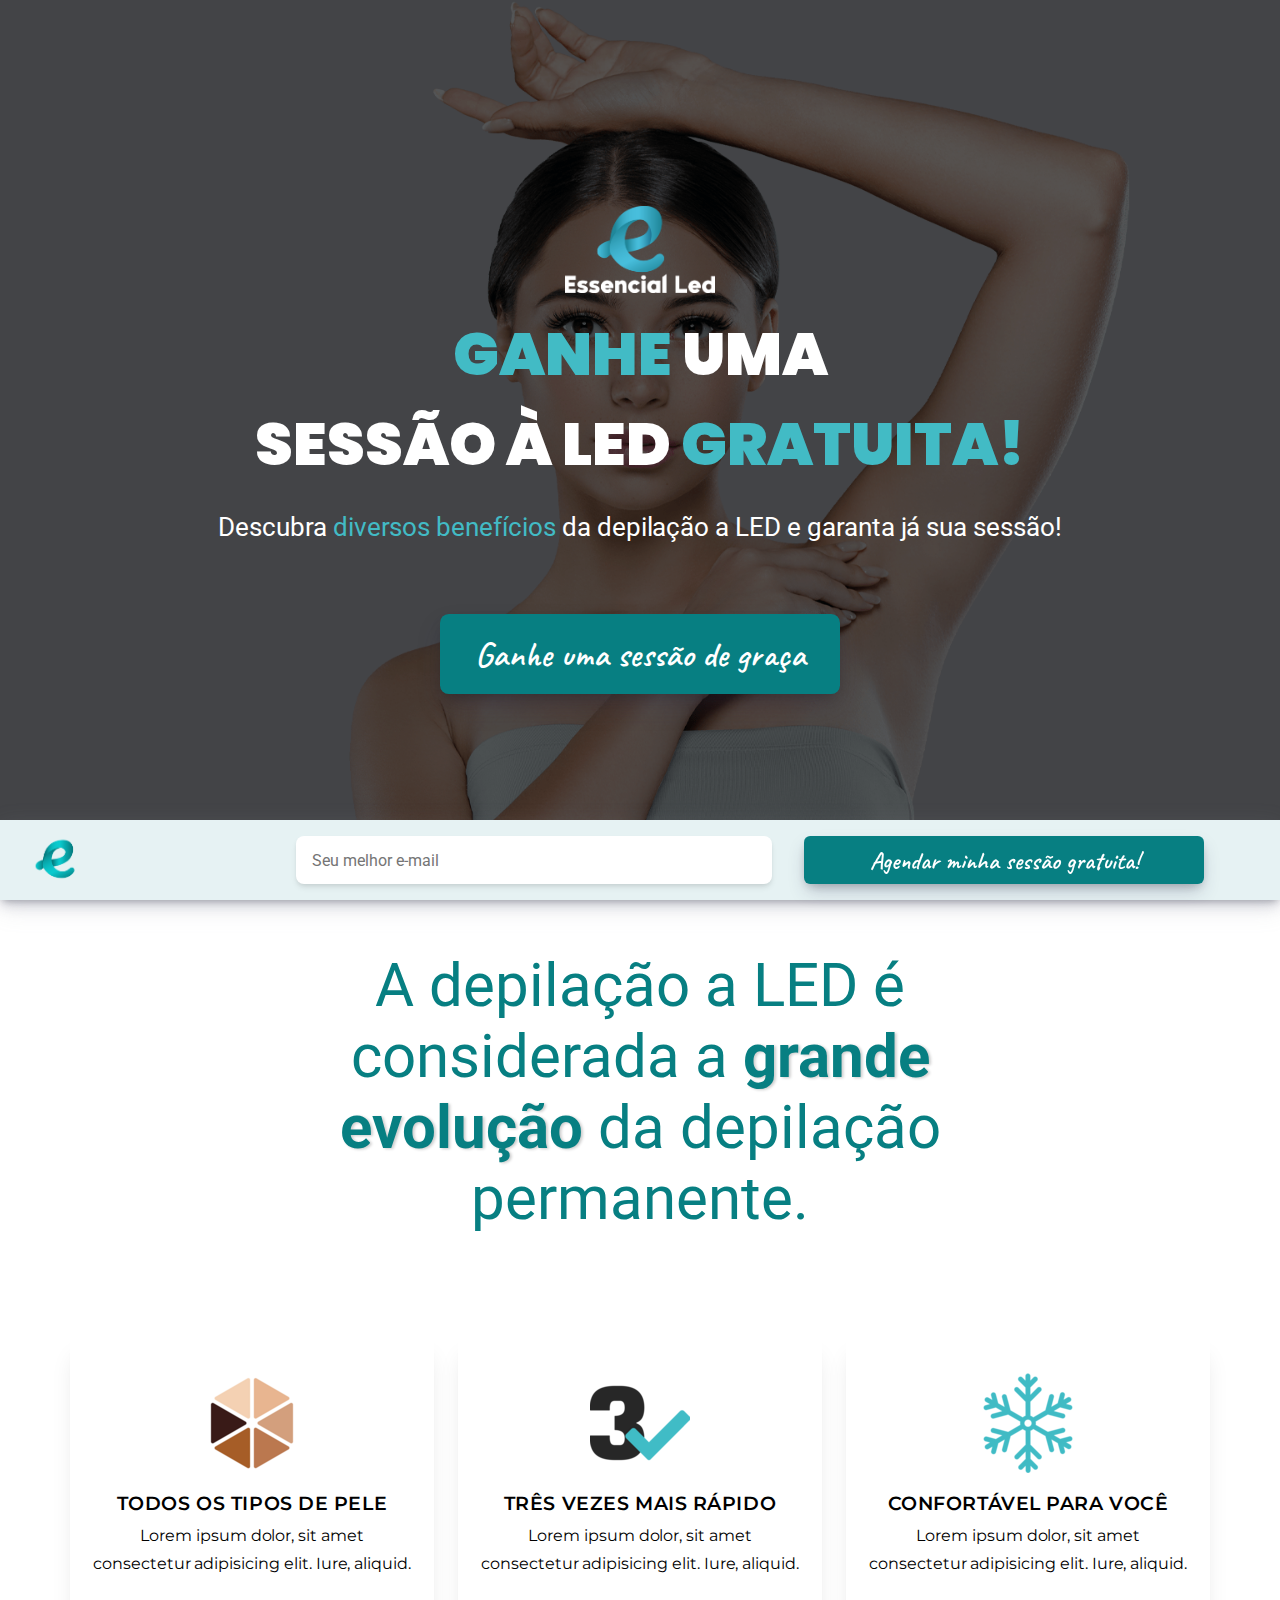
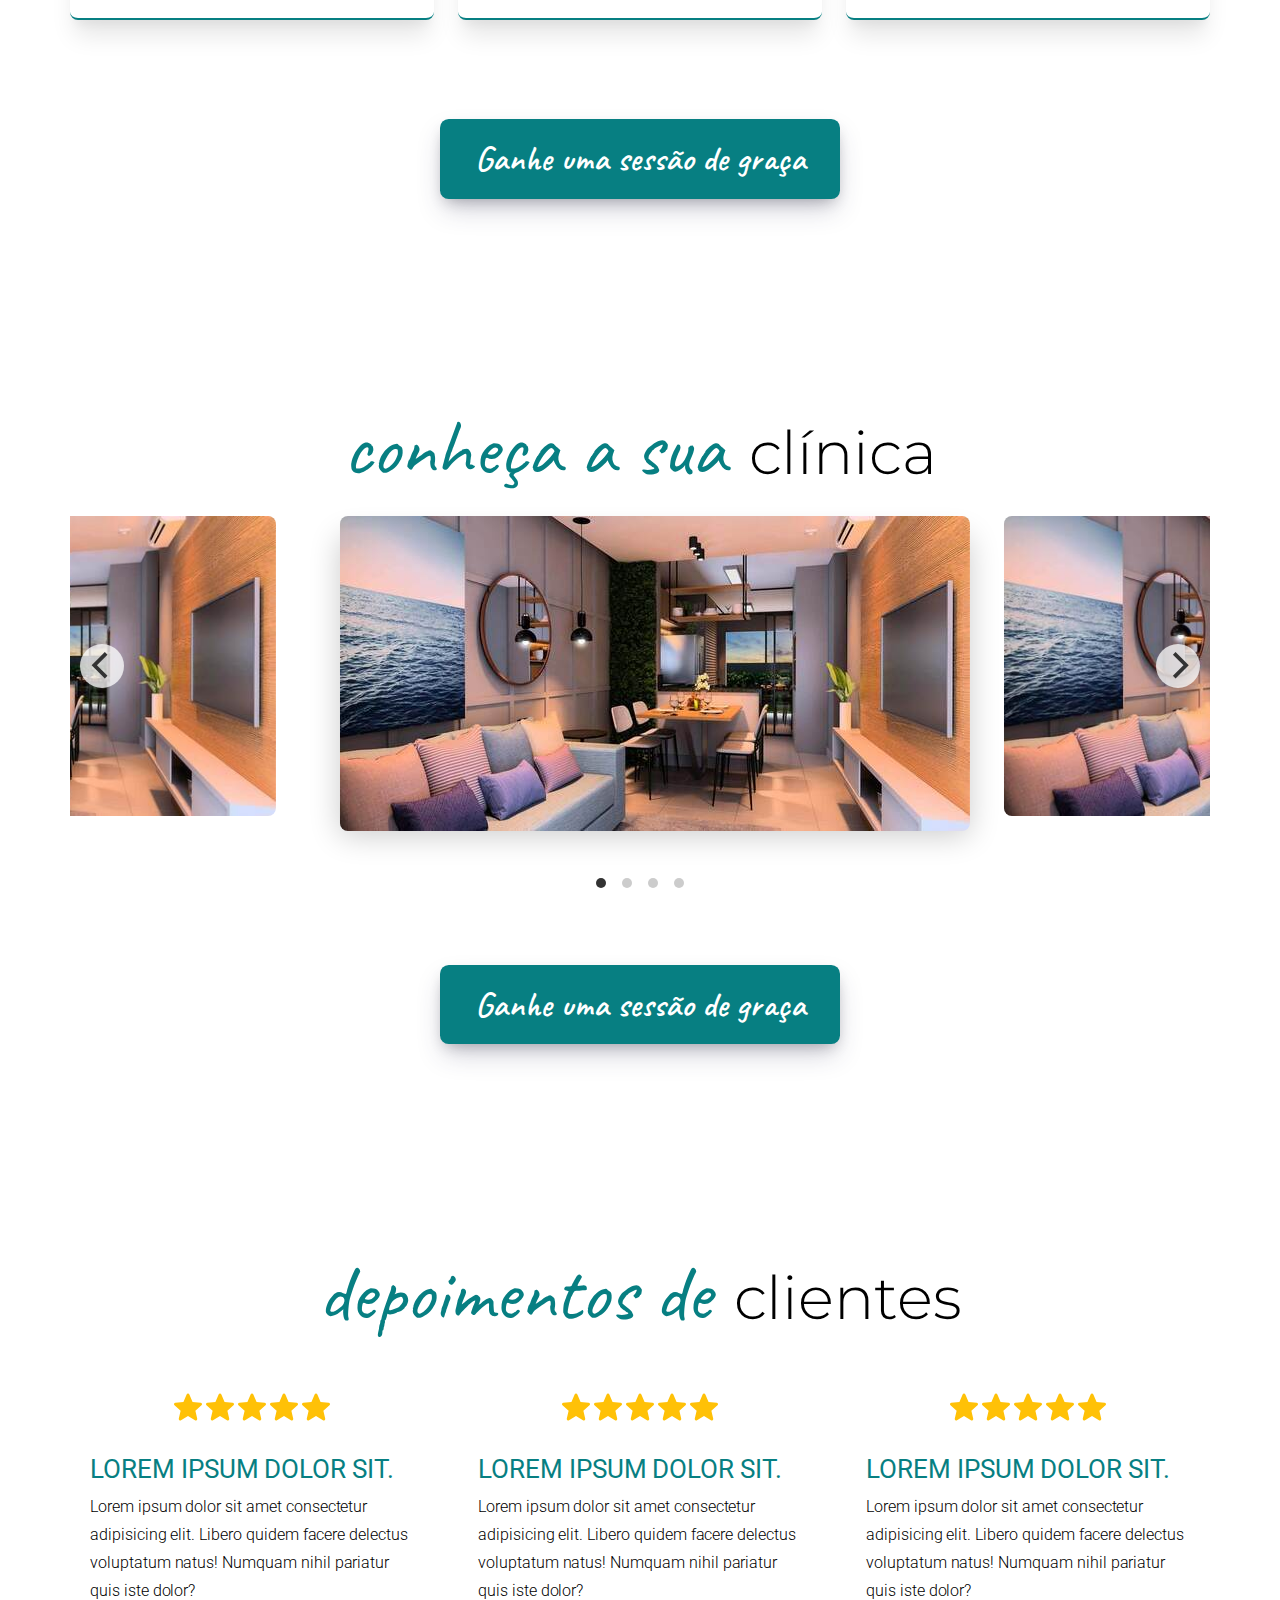
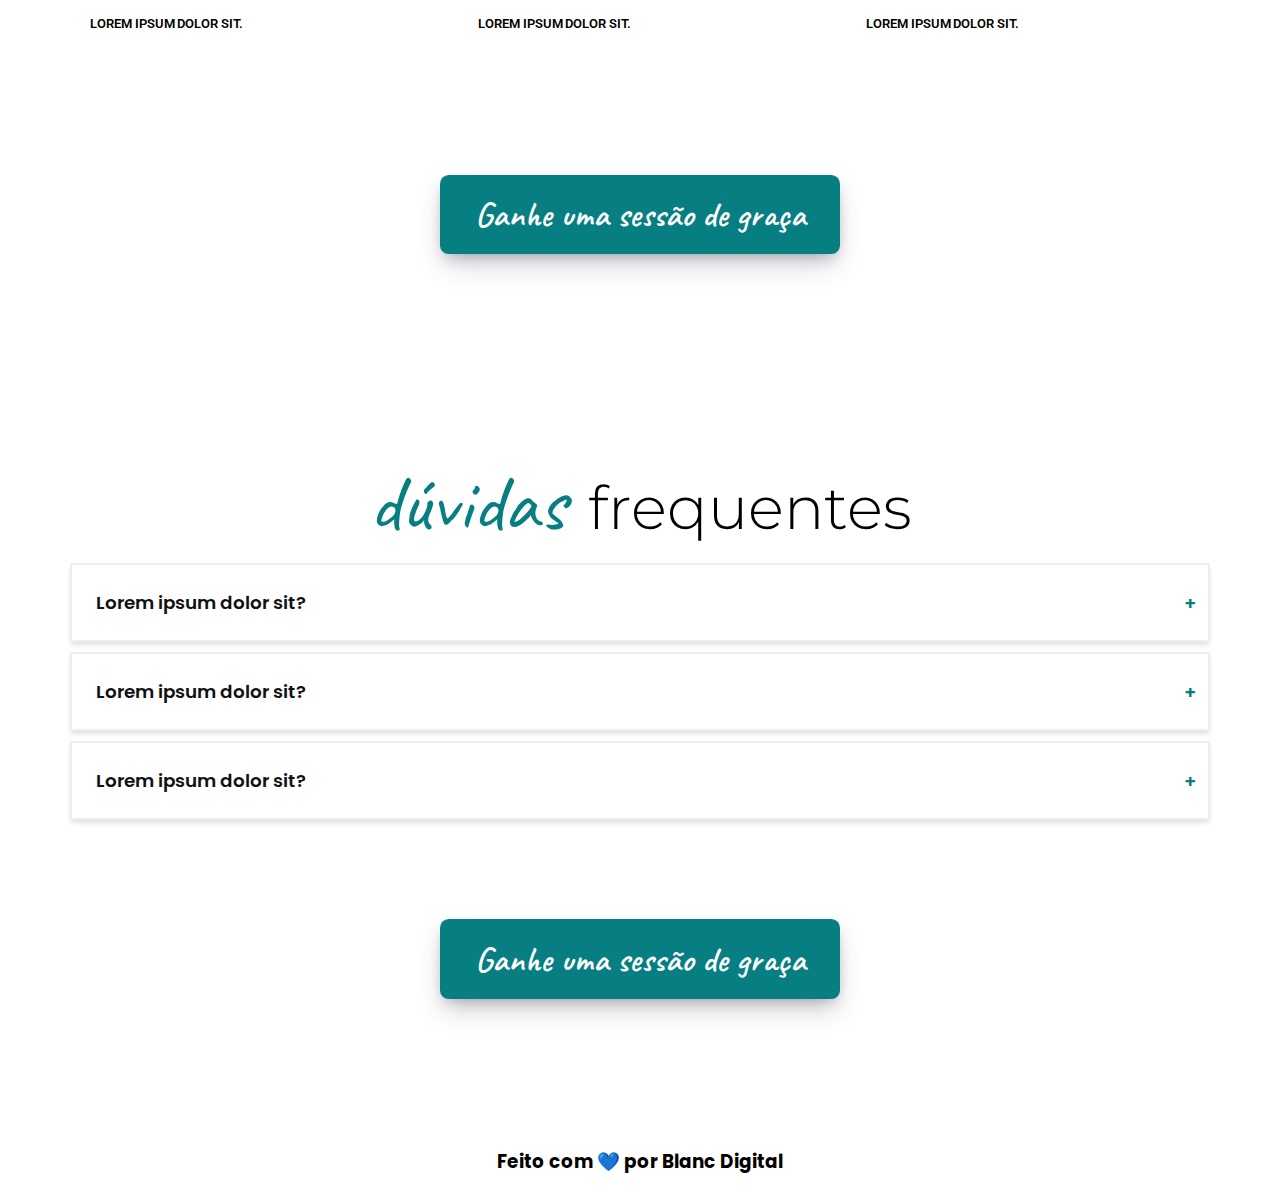
==== commit fae070be: "favicon; title; copy" ====
--- a/index.html
+++ b/index.html
@@ -4,12 +4,9 @@
     <meta charset="UTF-8" />
     <meta http-equiv="X-UA-Compatible" content="IE=edge" />
     <meta name="viewport" content="width=device-width, initial-scale=1.0" />
+
     <!-- favicon -->
-    <link rel="shortcut icon" href="./favicon.ico" type="image/x-icon" />
-
-    <!-- url -->
-    <meta property="og:url" content="http://..." />
-    <meta name="twitter:url" content="http://..." />
+    <link rel="shortcut icon" href="./favicon.png" type="image/x-icon" />
 
     <!-- title -->
     <meta property="og:title" content="Title" />
@@ -18,10 +15,6 @@
     <meta name="description" content="..." />
     <meta property="og:description" content="..." />
     <meta name="twitter:description" content="..." />
-
-    <!-- image -->
-    <meta property="og:image" content="http://..." />
-    <meta name="twitter:image" content="http://..." />
 
     <!-- misc -->
     <meta property="og:locale" content="pt_BR" />
@@ -45,7 +38,7 @@
       as="style"
       onload="this.onload=null;this.rel='stylesheet'"
     />
-    <title>Document</title>
+    <title>Essencial Led</title>
   </head>
   <body>
     <div class="exit-form__trigger" id="exitFormTrigger"></div>
@@ -325,11 +318,11 @@
         <div class="wrapper">
           <button class="btn btn--close" type="button">&times;</button>
 
-          <h6>Pronto para construir <b>seu sonho?</b></h6>
+          <h6>Quase lá para sua<b> sessão gratuita!</b></h6>
           <p>
-            Ficamos mais do que felizes em
-            <b>te ajudar a edificar seu objetivo</b>, mas para isso precisamos
-            de algumas informações!
+            Lorem ipsum dolor sit, <b>amet consectetur adipisicing elit</b>.
+            Autem fugiat eos aperiam ab itaque sunt doloribus alias accusamus
+            incidunt optio.
           </p>
           <p id="alertForm" class="alert is-hidden">
             Preencha todos os campos corretamente!
--- a/style.css
+++ b/style.css
@@ -28,6 +28,9 @@
     rgba(0, 0, 0, 0.04) 0px 0.625rem 0.625rem -0.3125rem;
   --shadow-xlg: rgba(0, 0, 0, 0.1) 0px 1.25rem 1.5625rem -0.3125rem,
     rgba(0, 0, 0, 0.04) 0px 0.625rem 0.625rem -0.3125rem;
+  --select-border: rgb(170, 170, 170);
+  --select-focus: var(--clr-bronze);
+  --select-arrow: var(--select-border);
 }
 
 /* Remove default margin */
@@ -54,14 +57,14 @@
 }
 
 p {
-  letter-spacing: -0.0027777778rem;
   font-size: 100%;
   line-height: 1.75;
+  letter-spacing: -0.0027777778rem;
 }
 
 /* Remove list styles on ul, ol elements with a list role, which suggests default styling will be removed */
-ul[role=list],
-ol[role=list] {
+ul[role="list"],
+ol[role="list"] {
   list-style: none;
 }
 
@@ -80,14 +83,15 @@
 
 /* A elements that don't have a class get default styles */
 a:not([class]) {
+  -webkit-text-decoration-skip: ink;
   text-decoration-skip-ink: auto;
 }
 
 /* Make images easier to work with */
 img,
 picture {
+  display: block;
   max-width: 100%;
-  display: block;
 }
 
 /* Inherit fonts for inputs and buttons */
@@ -105,11 +109,13 @@
   }
 
   *,
-*::before,
-*::after {
+  *::before,
+  *::after {
+    transition-duration: 0.01ms !important;
+    -webkit-animation-duration: 0.01ms !important;
     animation-duration: 0.01ms !important;
+    -webkit-animation-iteration-count: 1 !important;
     animation-iteration-count: 1 !important;
-    transition-duration: 0.01ms !important;
     scroll-behavior: auto !important;
   }
 }
@@ -119,17 +125,17 @@
 }
 
 h4 {
+  font-family: var(--ff-montserrat);
+  font-size: var(--fs-xlg);
+  font-weight: 300;
   text-align: center;
-  font-size: var(--fs-xlg);
-  font-family: var(--ff-montserrat);
-  font-weight: 300;
 }
 
 h4 span {
   display: block;
   margin-right: clamp(0rem, -0.1951rem + 0.9756vw, 0.5rem);
+  font-size: var(--fs-xxlg);
   color: #2b2b2b;
-  font-size: var(--fs-xxlg);
 }
 
 @media screen and (min-width: 600px) {
@@ -155,6 +161,17 @@
   font-family: var(--ff-caveat);
 }
 
+@-webkit-keyframes afl {
+  0% {
+    opacity: 0;
+    transform: translateX(-3.125rem);
+  }
+  100% {
+    opacity: 1;
+    transform: translateX(0);
+  }
+}
+
 @keyframes afl {
   0% {
     opacity: 0;
@@ -165,6 +182,16 @@
     transform: translateX(0);
   }
 }
+@-webkit-keyframes afr {
+  0% {
+    opacity: 0;
+    transform: translateX(3.125rem);
+  }
+  100% {
+    opacity: 1;
+    transform: translateX(0);
+  }
+}
 @keyframes afr {
   0% {
     opacity: 0;
@@ -175,6 +202,16 @@
     transform: translateX(0);
   }
 }
+@-webkit-keyframes afb {
+  0% {
+    opacity: 0;
+    transform: translateY(3.125rem);
+  }
+  100% {
+    opacity: 1;
+    transform: translateY(0);
+  }
+}
 @keyframes afb {
   0% {
     opacity: 0;
@@ -185,6 +222,16 @@
     transform: translateY(0);
   }
 }
+@-webkit-keyframes aft {
+  0% {
+    opacity: 0;
+    transform: translateY(-3.125rem);
+  }
+  100% {
+    opacity: 1;
+    transform: translateY(0);
+  }
+}
 @keyframes aft {
   0% {
     opacity: 0;
@@ -193,6 +240,38 @@
   100% {
     opacity: 1;
     transform: translateY(0);
+  }
+}
+@-webkit-keyframes fade-in {
+  0% {
+    opacity: 0;
+  }
+  100% {
+    opacity: 1;
+  }
+}
+@keyframes fade-in {
+  0% {
+    opacity: 0;
+  }
+  100% {
+    opacity: 1;
+  }
+}
+@-webkit-keyframes fade-out {
+  0% {
+    opacity: 1;
+  }
+  100% {
+    opacity: 0;
+  }
+}
+@keyframes fade-out {
+  0% {
+    opacity: 1;
+  }
+  100% {
+    opacity: 0;
   }
 }
 .btn {
@@ -213,8 +292,10 @@
   background: var(--clr-main-dk);
   border: 0.375rem solid transparent;
   border-radius: 0.25em;
-  box-shadow: rgba(50, 50, 93, 0.25) 0px 0.375em 0.75em -0.125em, rgba(0, 0, 0, 0.3) 0px 0.1875em 0.4375em -0.1875em;
+  box-shadow: rgba(50, 50, 93, 0.25) 0px 0.375em 0.75em -0.125em,
+    rgba(0, 0, 0, 0.3) 0px 0.1875em 0.4375em -0.1875em;
   transition: opacity 250ms ease-in;
+  -webkit-animation: pulse-main-dk 2s infinite;
   animation: pulse-main-dk 2s infinite;
 }
 
@@ -228,7 +309,7 @@
   transform: scale(1.025);
 }
 
-@keyframes pulse-main-dk {
+@-webkit-keyframes pulse-main-dk {
   0% {
     box-shadow: 0 0 0 0 rgba(34, 136, 155, 0.7);
     transform: scale(0.99);
@@ -242,6 +323,21 @@
     transform: scale(0.99);
   }
 }
+
+@keyframes pulse-main-dk {
+  0% {
+    box-shadow: 0 0 0 0 rgba(34, 136, 155, 0.7);
+    transform: scale(0.99);
+  }
+  70% {
+    box-shadow: 0 0 0 0.3125em rgba(34, 136, 155, 0);
+    transform: scale(1);
+  }
+  100% {
+    box-shadow: 0 0 0 0.3125em rgba(34, 136, 155, 0);
+    transform: scale(0.99);
+  }
+}
 .btn--section {
   margin: 0 auto;
   margin-top: 11vh;
@@ -249,25 +345,25 @@
 
 .cards {
   display: grid;
-  justify-items: center;
   grid-template-columns: repeat(auto-fit, minmax(14rem, 1fr));
   gap: 1.5em;
+  justify-items: center;
 }
 
 .cards__item {
-  width: 100%;
-  height: auto;
   display: grid;
   grid-template-rows: 6rem 1fr;
   gap: 1em;
+  align-content: center;
   justify-items: center;
-  align-content: center;
+  width: 100%;
+  height: auto;
+  padding: 2.5rem 1.25rem;
   text-align: center;
-  padding: 2.5rem 1.25rem;
+  background-color: var(--clr-white);
+  border-bottom: 0.125rem solid var(--clr-main-dk);
   border-radius: 0.5rem;
-  border-bottom: 0.125rem solid var(--clr-main-dk);
   box-shadow: var(--shadow-xlg);
-  background-color: var(--clr-white);
   transition: transform 0.2s ease-in-out;
 }
 
@@ -278,8 +374,8 @@
 .cards__item h3 {
   font-family: var(--ff-montserrat);
   font-weight: 600;
+  line-height: 2;
   text-transform: uppercase;
-  line-height: 2;
   letter-spacing: 0.03em;
 }
 
@@ -312,10 +408,10 @@
   max-width: 600px;
   height: 100%;
   max-height: 300px;
+  margin-right: 4rem;
+  border-radius: 0.5rem;
+  transition: box-shadow 0.2s ease;
   transform: translateY(-50%);
-  margin-right: 4rem;
-  transition: box-shadow 0.2s ease;
-  border-radius: 0.5rem;
 }
 
 @media screen and (min-width: 56.25rem) {
@@ -324,10 +420,12 @@
   }
 
   .slider__cell.is-selected {
-    box-shadow: rgba(0, 0, 0, 0.2) 0px 20px 30px;
     width: 630px;
+    max-width: -webkit-max-content;
+    max-width: -moz-max-content;
     max-width: max-content;
     height: 315px;
+    box-shadow: rgba(0, 0, 0, 0.2) 0px 20px 30px;
   }
 }
 .slider__cell img {
@@ -337,11 +435,11 @@
 }
 
 .depoimentos {
-  width: 100%;
   display: grid;
-  justify-items: center;
   grid-template-columns: repeat(auto-fit, minmax(18rem, 1fr));
   gap: 1.5em;
+  justify-items: center;
+  width: 100%;
 }
 
 .depoimentos.flickity-viewport {
@@ -349,24 +447,24 @@
 }
 
 .depoimento {
-  width: 100%;
-  height: auto;
   display: grid;
   grid-template-rows: 3rem 1fr;
   gap: 1em;
+  align-content: center;
   justify-items: center;
-  align-content: center;
+  width: 100%;
+  height: auto;
+  padding: 2.5rem 1.25rem;
   text-align: center;
-  padding: 2.5rem 1.25rem;
+  background-color: var(--clr-white);
   border-radius: 0.5rem;
-  background-color: var(--clr-white);
   transition: transform 0.2s ease-in-out;
   transition: box-shadow 0.25s cubic-bezier(0.62, 0.3, 0.83, 0.67);
 }
 .depoimento .stars {
+  display: flex;
+  justify-content: center;
   width: 80%;
-  display: flex;
-  justify-content: center;
 }
 .depoimento img {
   max-width: 100%;
@@ -377,9 +475,9 @@
 }
 .depoimento .title {
   font-size: var(--fs-md);
-  text-transform: uppercase;
   color: var(--clr-main-dk);
   text-align: left;
+  text-transform: uppercase;
 }
 .depoimento .desc {
   font-weight: 300;
@@ -418,19 +516,267 @@
   padding: 1.5rem;
 }
 
+.exit-form__trigger {
+  position: fixed;
+  top: 0;
+  left: 0;
+  z-index: 2000;
+  width: 100%;
+  height: 2vh;
+  background: transparent;
+}
+
+.exit-form__trigger-activator {
+  position: fixed;
+  top: 2vh;
+  left: 0;
+  z-index: 2000;
+  width: 100%;
+  height: 3vh;
+}
+
+.modal {
+  /* background */
+  position: fixed;
+  /* Stay in place */
+  top: 0;
+  left: 0;
+  z-index: 1000;
+  /* Sit on top */
+  display: flex;
+  align-items: center;
+  justify-content: center;
+  width: 100%;
+  height: 100%;
+  background-color: black;
+  /* Fallback color */
+  background-color: rgba(0, 0, 0, 0.9);
+  /* Black w/ opacity */
+}
+
+.modal__image-wrapper {
+  display: none;
+  width: 50%;
+  height: 90%;
+}
+
+.modal__image-wrapper img {
+  -o-object-fit: cover;
+  object-fit: cover;
+  height: 100%;
+  border-top-left-radius: 0.5em;
+  border-bottom-left-radius: 0.5em;
+}
+
+.form {
+  position: relative;
+  z-index: 1000;
+  display: flex;
+  align-items: center;
+  height: 90%;
+}
+.form .wrapper {
+  position: relative;
+  width: 90%;
+  max-width: 31.25rem;
+  height: 100%;
+  padding: 2.25rem;
+  margin: 0 auto;
+  overflow-y: auto;
+  background-color: #fff;
+  border-radius: 0.5em;
+  box-shadow: rgba(0, 0, 0, 0.35) 0px 0.3125em 0.9375em;
+}
+
+.btn--close {
+  position: absolute;
+  top: 0.5em;
+  right: 0.5em;
+  max-width: 2rem;
+  padding: 0;
+  font-size: var(--ff-sm);
+  color: var(--clr-white);
+  box-shadow: rgba(0, 0, 0, 0.1) 0px 0.25em 0.375em -0.0625em,
+    rgba(0, 0, 0, 0.06) 0px 0.125rem 0.25em -0.0625em;
+  -webkit-animation: none;
+  animation: none;
+}
+
+.form h6 {
+  margin-bottom: 0.5em;
+  font-size: var(--fs-lg);
+  text-align: left;
+}
+
+.form p {
+  margin-bottom: 1.5em;
+}
+
+/* Style the input fields */
+.form input {
+  width: 100%;
+  padding: 0.625rem;
+  font-family: var(--ff-montserrat);
+  font-size: 1.0625rem;
+  border: 0.0625rem solid #aaaaaa;
+  border-radius: 0.25rem;
+}
+
+.form__field-wrapper {
+  margin-top: 1em;
+}
+
+.form select {
+  width: 100%;
+  padding: 0 1em 0 0;
+  margin: 0;
+  font-family: inherit;
+  font-size: inherit;
+  line-height: inherit;
+  cursor: inherit;
+  /* Additional resets for further consistency */
+  background-color: transparent;
+  border: none;
+  outline: none;
+  /* A reset of styles, including removing the default dropdown arrow */
+  -webkit-appearance: none;
+  -moz-appearance: none;
+  appearance: none;
+}
+
+.form__select-wrapper {
+  display: grid;
+  grid-template-areas: "select";
+  align-items: center;
+  width: 100%;
+  padding: 0.625em;
+  font-size: 1.25rem;
+  line-height: 1.1;
+  cursor: pointer;
+  background-color: #fff;
+  background-image: linear-gradient(to top, #f9f9f9, #fff 33%);
+  border: 0.0625em solid var(--select-border);
+  border-radius: 0.25em;
+}
+
+.form__select-wrapper:focus-within {
+  border: 0.0625em solid var(--select-focus);
+}
+
+.form__select-wrapper::after {
+  justify-self: end;
+  width: 0.8em;
+  height: 0.5em;
+  -webkit-clip-path: polygon(100% 0%, 0 0%, 50% 100%);
+  clip-path: polygon(100% 0%, 0 0%, 50% 100%);
+  content: "";
+  background-color: var(--select-arrow);
+}
+
+select,
+.form__select-wrapper::after {
+  grid-area: select;
+}
+
+.form .btn--submit {
+  max-width: 100%;
+  margin-top: 1em;
+  font-size: var(--fs-md);
+}
+
+@media screen and (min-width: 56.25rem) {
+  .modal__image-wrapper {
+    display: block;
+  }
+
+  .form .wrapper {
+    margin: 0;
+    border-radius: 0;
+    border-top-right-radius: 0.5em;
+    border-bottom-right-radius: 0.5em;
+  }
+}
+.form--exit {
+  color: #fff;
+}
+.form--exit .wrapper {
+  background-color: #d21b1b;
+}
+.form--exit h6 {
+  font-weight: 800;
+  text-align: center;
+  text-transform: uppercase;
+}
+.form--exit p {
+  font-weight: 600;
+  text-align: center;
+}
+.form--exit .btn {
+  background-color: #5e1717;
+}
+
+.strip-banner {
+  position: fixed;
+  bottom: 0;
+  left: 0;
+  z-index: 1000;
+  display: none;
+  width: 100%;
+  max-height: 5rem;
+  background-color: #e6f2f3;
+  box-shadow: rgba(149, 157, 165, 0.2) 0px 8px 24px;
+}
+.strip-banner .img-wrapper {
+  display: flex;
+  align-items: center;
+  justify-content: flex-start;
+  width: 25%;
+  padding: 0.5em 2rem;
+}
+.strip-banner .img-wrapper img {
+  height: auto;
+  max-height: 3.125rem;
+}
+.strip-banner .information {
+  display: flex;
+  gap: 2em;
+  width: 100%;
+  padding: 1em 2em;
+  background-color: #e6f2f3;
+}
+.strip-banner .information input {
+  width: 50%;
+  padding: 1em;
+  font-family: var(--ff-roboto);
+  font-size: 1rem;
+  border: 0;
+  border-radius: 0.5em;
+  box-shadow: var(--shadow-xs);
+}
+.strip-banner .btn {
+  width: 50%;
+  font-size: clamp(1rem, 0.8214rem + 0.8929vw, 1.625rem);
+}
+
+@media screen and (min-width: 48rem) {
+  .strip-banner {
+    display: flex;
+  }
+}
 .section-hero {
   position: relative;
-  background-image: url("./public/images/hero.png");
-  background-size: cover;
-  background-position-x: center;
-  background-position-y: top;
   display: flex;
   flex-direction: column;
   align-items: center;
   justify-content: center;
   width: 100%;
   height: 100vh;
-  box-shadow: rgba(50, 50, 93, 0.25) 0px 6px 12px -2px, rgba(0, 0, 0, 0.3) 0px 3px 7px -3px;
+  background-image: url("./public/images/hero.png");
+  background-position-x: center;
+  background-position-y: top;
+  background-size: cover;
+  box-shadow: rgba(50, 50, 93, 0.25) 0px 6px 12px -2px,
+    rgba(0, 0, 0, 0.3) 0px 3px 7px -3px;
 }
 .section-hero .section-center {
   position: relative;
@@ -451,9 +797,9 @@
   margin-bottom: 4rem;
 }
 .section-hero h1 {
-  color: var(--clr-white);
   font-size: var(--fs-xlg);
   font-weight: 900;
+  color: var(--clr-white);
 }
 .section-hero p {
   font-size: var(--fs-md);
@@ -464,30 +810,30 @@
 }
 
 .section-hero::after {
-  content: "";
   position: absolute;
   top: 0;
   left: 0;
   width: 100%;
   height: 100%;
+  content: "";
   background-color: #000;
   opacity: 0.6;
 }
 
 .section-revolution {
+  padding: 5.5vh 0 11vh 0;
   text-align: center;
-  padding: 5.5vh 0 11vh 0;
 }
 .section-revolution .section-center {
   display: flex;
   justify-content: center;
 }
 .section-revolution h2 {
+  max-width: 20ch;
   font-family: var(--ff-roboto);
+  font-size: var(--fs-xlg);
   font-weight: 400;
   color: var(--clr-main-dk);
-  font-size: var(--fs-xlg);
-  max-width: 20ch;
 }
 .section-revolution b {
   text-shadow: 0.125rem 0.0625rem 0.1875rem rgba(0, 0, 0, 0.2);
@@ -498,11 +844,26 @@
 }
 
 .footer {
+  padding: 5.5vh 0 2.75vh 0;
   text-align: center;
-  padding: 5.5vh 0 2.75vh 0;
 }
 .footer h6 {
   font-size: var(--fs-xs);
 }
 
-/*# sourceMappingURL=style.css.map */
+.alert {
+  padding: 0.5em;
+  font-size: 1rem;
+  font-weight: 300;
+  color: #c83030;
+  text-align: center;
+  background-color: #fff5f5;
+  border: 0.125rem solid #c83030;
+  border-radius: 0.5rem;
+}
+
+.is-hidden {
+  display: none;
+}
+
+/*# sourceMappingURL=to.css.map */
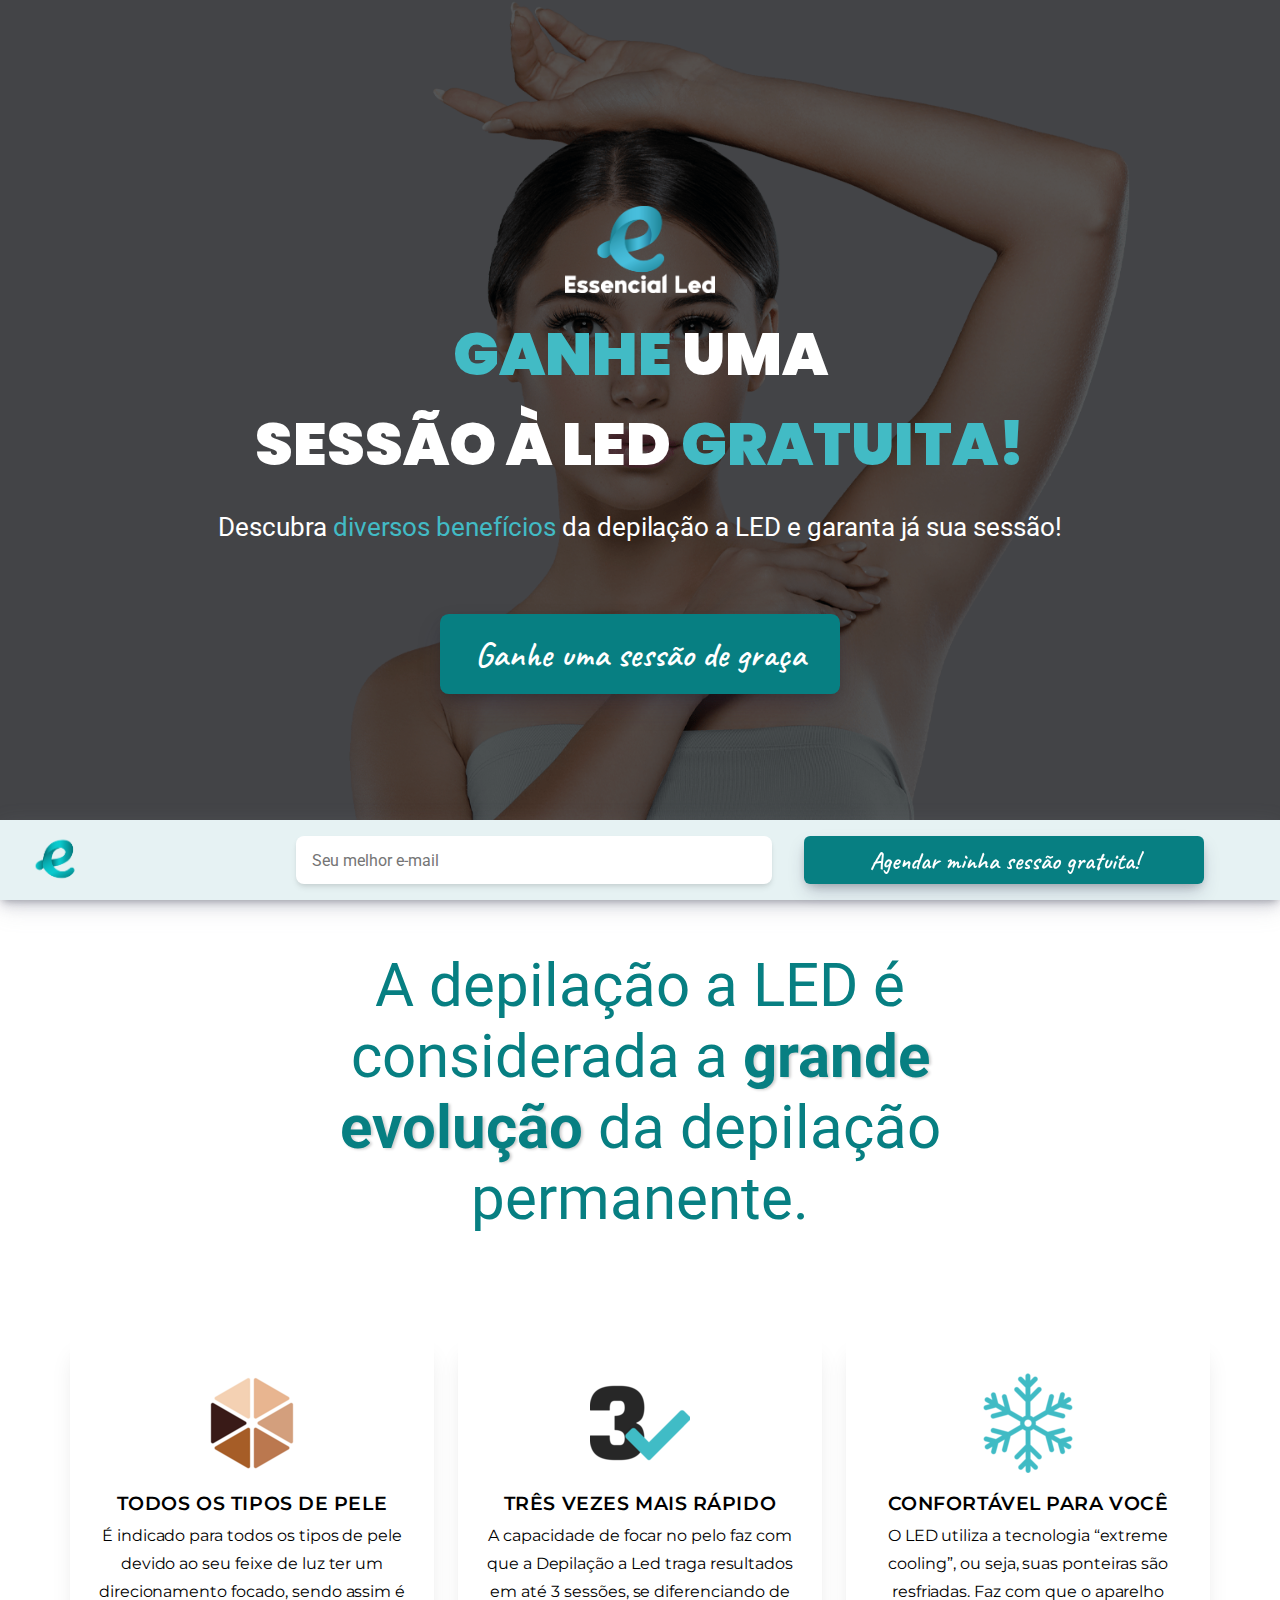
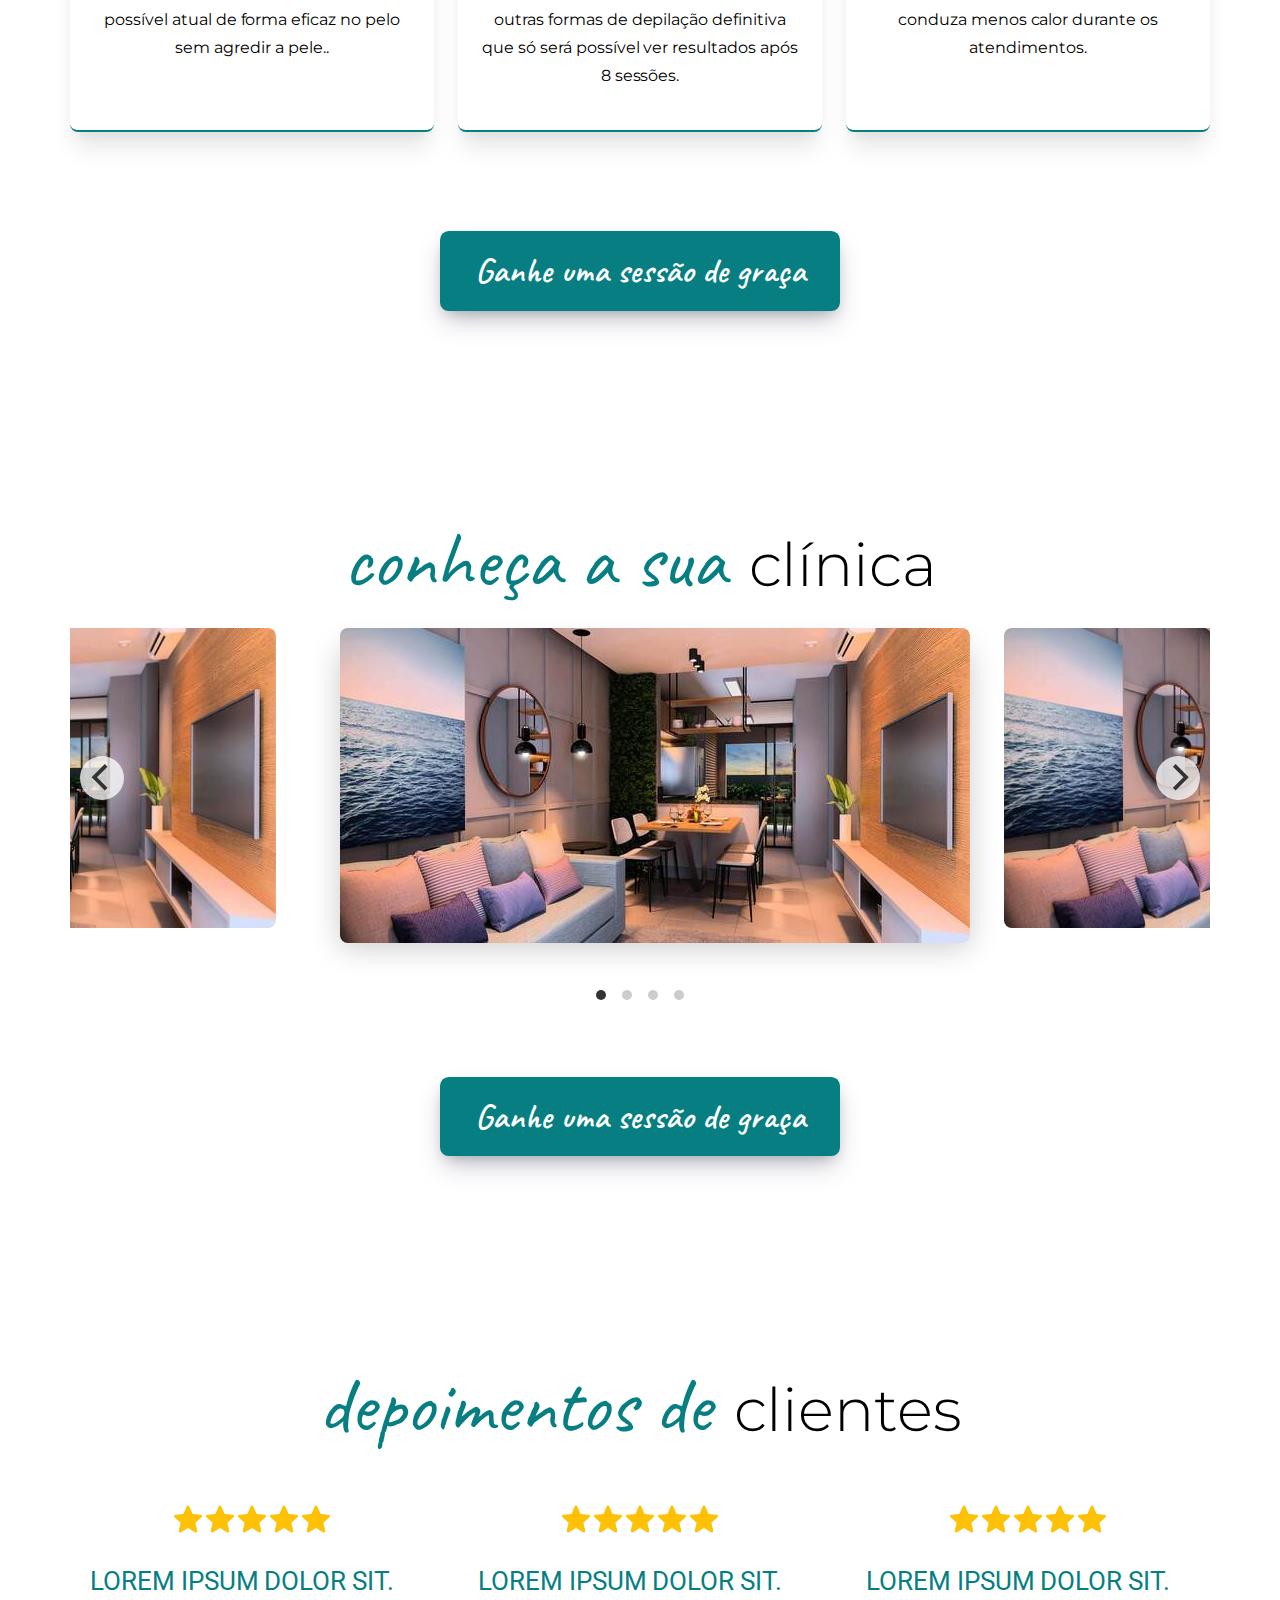
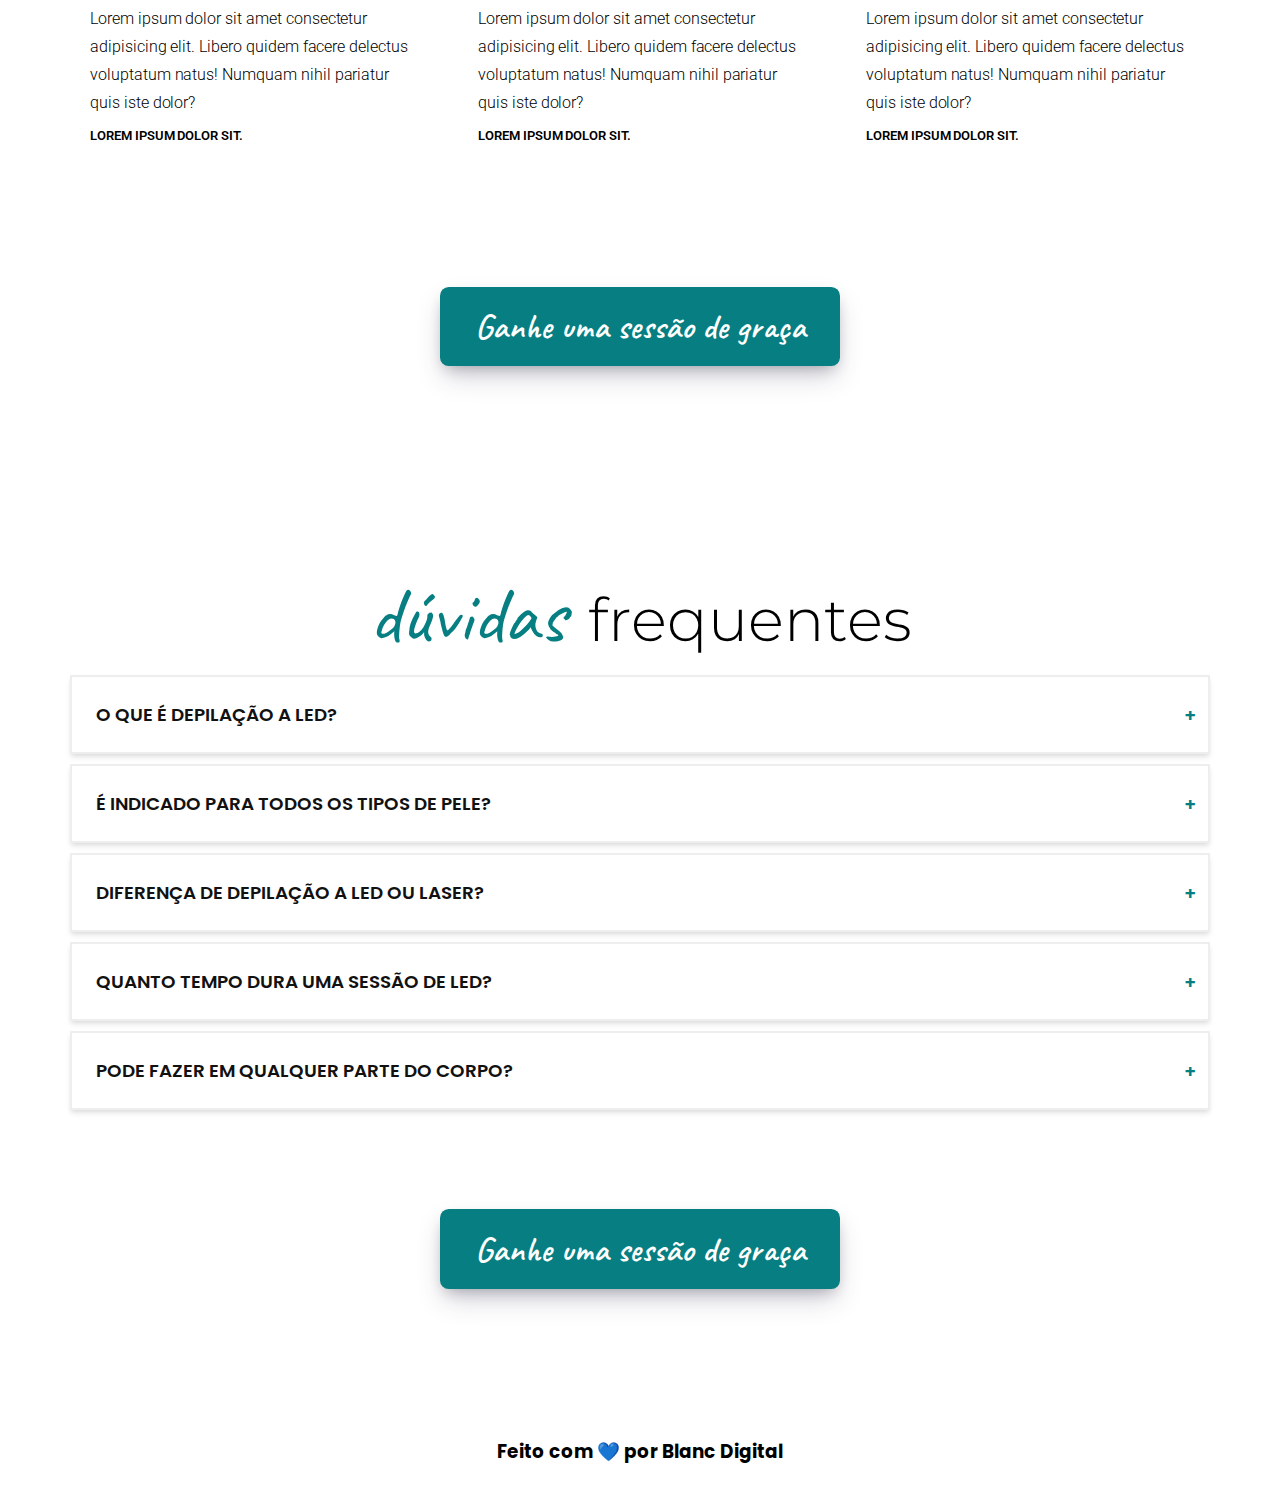
==== commit fff6efba: "copy; metatags" ====
--- a/index.html
+++ b/index.html
@@ -9,12 +9,24 @@
     <link rel="shortcut icon" href="./favicon.png" type="image/x-icon" />
 
     <!-- title -->
-    <meta property="og:title" content="Title" />
+    <meta
+      property="og:title"
+      content="Essencial LED – Clínica de depilação à LED"
+    />
 
     <!-- description -->
-    <meta name="description" content="..." />
-    <meta property="og:description" content="..." />
-    <meta name="twitter:description" content="..." />
+    <meta
+      name="description"
+      content="Clínica de depilação à LED em São José do Rio Preto. Tratamento para todos os tipos de pele."
+    />
+    <meta
+      property="og:description"
+      content="Clínica de depilação à LED em São José do Rio Preto. Tratamento para todos os tipos de pele."
+    />
+    <meta
+      name="twitter:description"
+      content="Clínica de depilação à LED em São José do Rio Preto. Tratamento para todos os tipos de pele."
+    />
 
     <!-- misc -->
     <meta property="og:locale" content="pt_BR" />
@@ -99,8 +111,9 @@
           <div class="cards__item__text">
             <h3>Todos os tipos de pele</h3>
             <p>
-              Lorem ipsum dolor, sit amet consectetur adipisicing elit. Iure,
-              aliquid.
+              É indicado para todos os tipos de pele devido ao seu feixe de luz
+              ter um direcionamento focado, sendo assim é possível atual de
+              forma eficaz no pelo sem agredir a pele..
             </p>
           </div>
         </div>
@@ -117,8 +130,10 @@
           <div class="cards__item__text">
             <h3>TRÊS vezes mais rápido</h3>
             <p>
-              Lorem ipsum dolor, sit amet consectetur adipisicing elit. Iure,
-              aliquid.
+              A capacidade de focar no pelo faz com que a Depilação a Led traga
+              resultados em até 3 sessões, se diferenciando de outras formas de
+              depilação definitiva que só será possível ver resultados após 8
+              sessões.
             </p>
           </div>
         </div>
@@ -135,8 +150,9 @@
           <div class="cards__item__text">
             <h3>Confortável para você</h3>
             <p>
-              Lorem ipsum dolor, sit amet consectetur adipisicing elit. Iure,
-              aliquid.
+              O LED utiliza a tecnologia “extreme cooling”, ou seja, suas
+              ponteiras são resfriadas. Faz com que o aparelho conduza menos
+              calor durante os atendimentos.
             </p>
           </div>
         </div>
@@ -258,43 +274,111 @@
       <div class="accordion-container">
         <div class="ac">
           <h5 class="ac-header">
-            <button class="ac-trigger">Lorem ipsum dolor sit?</button>
+            <button class="ac-trigger">O QUE É DEPILAÇÃO A LED?</button>
           </h5>
           <div class="ac-panel">
             <p class="ac-text">
-              Lorem ipsum, dolor sit amet consectetur adipisicing elit. Iste
-              praesentium voluptatum dolor delectus similique quae ipsam eum
-              possimus, aliquam modi.
+              Desenvolvida para qualquer tipo de pele, sem exceção, oferece um
+              processo de maior conforto aos pacientes. Devido à emissão de
+              energia, a técnica consegue danificar a estrutura de nutrição dos
+              pelos, assim eliminando-os permanentemente. E por ter uma
+              divergência angular menor que os demais tratamentos, o LED traz
+              resultados rápidos e com poucas sessões.
             </p>
           </div>
         </div>
 
         <div class="ac">
           <h5 class="ac-header">
-            <button class="ac-trigger">Lorem ipsum dolor sit?</button>
+            <button class="ac-trigger">
+              É INDICADO PARA TODOS OS TIPOS DE PELE?
+            </button>
           </h5>
           <div class="ac-panel">
             <p class="ac-text">
-              Lorem ipsum, dolor sit amet consectetur adipisicing elit. Iste
-              praesentium voluptatum dolor delectus similique quae ipsam eum
-              possimus, aliquam modi.
+              Sim, por ter sua divergência angular, que significa que sua ação é
+              focada no pelo, permite que ela seja indicada para pessoas de
+              todos os fototipos e para pessoas com peles sensíveis. Pois com
+              sua capacidade de manter-se resfriado durante o tratamento, o
+              aparelho é mais confortável.
             </p>
           </div>
         </div>
 
         <div class="ac">
           <h5 class="ac-header">
-            <button class="ac-trigger">Lorem ipsum dolor sit?</button>
+            <button class="ac-trigger">
+              DIFERENÇA DE DEPILAÇÃO A LED OU LASER?
+            </button>
           </h5>
           <div class="ac-panel">
             <p class="ac-text">
-              Lorem ipsum, dolor sit amet consectetur adipisicing elit. Iste
-              praesentium voluptatum dolor delectus similique quae ipsam eum
-              possimus, aliquam modi.
-            </p>
-          </div>
-        </div>
-      </div>
+              As diferenças entre o LED e o Laser são vários, mas listaremos
+              alguns pontos:
+            </p>
+            <ul class="ac-text">
+              <li>
+                Disparos: no LED é realizado mais de 100 milhões de disparos, já
+                o laser convencional realiza entre 15 e 30 milhões;
+              </li>
+              <li>
+                Tipo de luz utilizada: o LED tem a tecnologia “extreme cooling”,
+                ou seja, ponteiras resfriadas - isso faz com que o aparelho
+                produza menos calor durante os atendimentos – enquanto o laser
+                utiliza luz quente. Com essa característica, o LED promove
+                sessões com eficiência, porém com mais conforto quando comparado
+                ao laser.
+              </li>
+              <li>
+                Tipos de pele: justamente por sua tecnologia “extreme cooling”,
+                o LED consegue tratar de forma confortável todos os tipos de
+                pele. Isso se leva ao seu poder de resfriamento, que cria um
+                efeito analgésico momentâneo durante os disparos. Já no caso do
+                laser, por não ter essa tecnologia as sessões são mais incômodas
+                para esses pacientes.
+              </li>
+              <li>
+                Tempo de aplicação: o tempo de aplicação do LED é menor em
+                comparação ao laser, trazendo resultados comprovados já na 3º
+                sessão, enquanto no laser os resultados só começaram a aparecer
+                a partir da 8º sessão.
+              </li>
+            </ul>
+          </div>
+        </div>
+
+        <div class="ac">
+          <h5 class="ac-header">
+            <button class="ac-trigger">
+              QUANTO TEMPO DURA UMA SESSÃO DE LED?
+            </button>
+          </h5>
+          <div class="ac-panel">
+            <p class="ac-text">
+              A depilação a LED é indicada apenas em seis sessões de tratamento
+              com intervalo de 30 a 45 dias e para todos os tipos de pele.
+              Significa depilação para todos, sem manchas ou efeitos adversos.
+            </p>
+          </div>
+        </div>
+
+        <div class="ac">
+          <h5 class="ac-header">
+            <button class="ac-trigger">
+              PODE FAZER EM QUALQUER PARTE DO CORPO?
+            </button>
+          </h5>
+          <div class="ac-panel">
+            <p class="ac-text">
+              Sim, o tratamento com o LED pode ser realizado em qualquer parte
+              do corpo: • Face; • Pescoço; • Peitoral; • Abdômen; • Região
+              íntima; • Virilha; • Ânus; • Ombros; • Axilas; • Costas; •
+              Glúteos; • Pernas; • Pés; • Mãos; • Base peniana.
+            </p>
+          </div>
+        </div>
+      </div>
+      <!--  TODO: colocar em lista e estilizar corretamente -->
 
       <button class="btn btn--section btn--cta">
         Ganhe uma sessão de graça
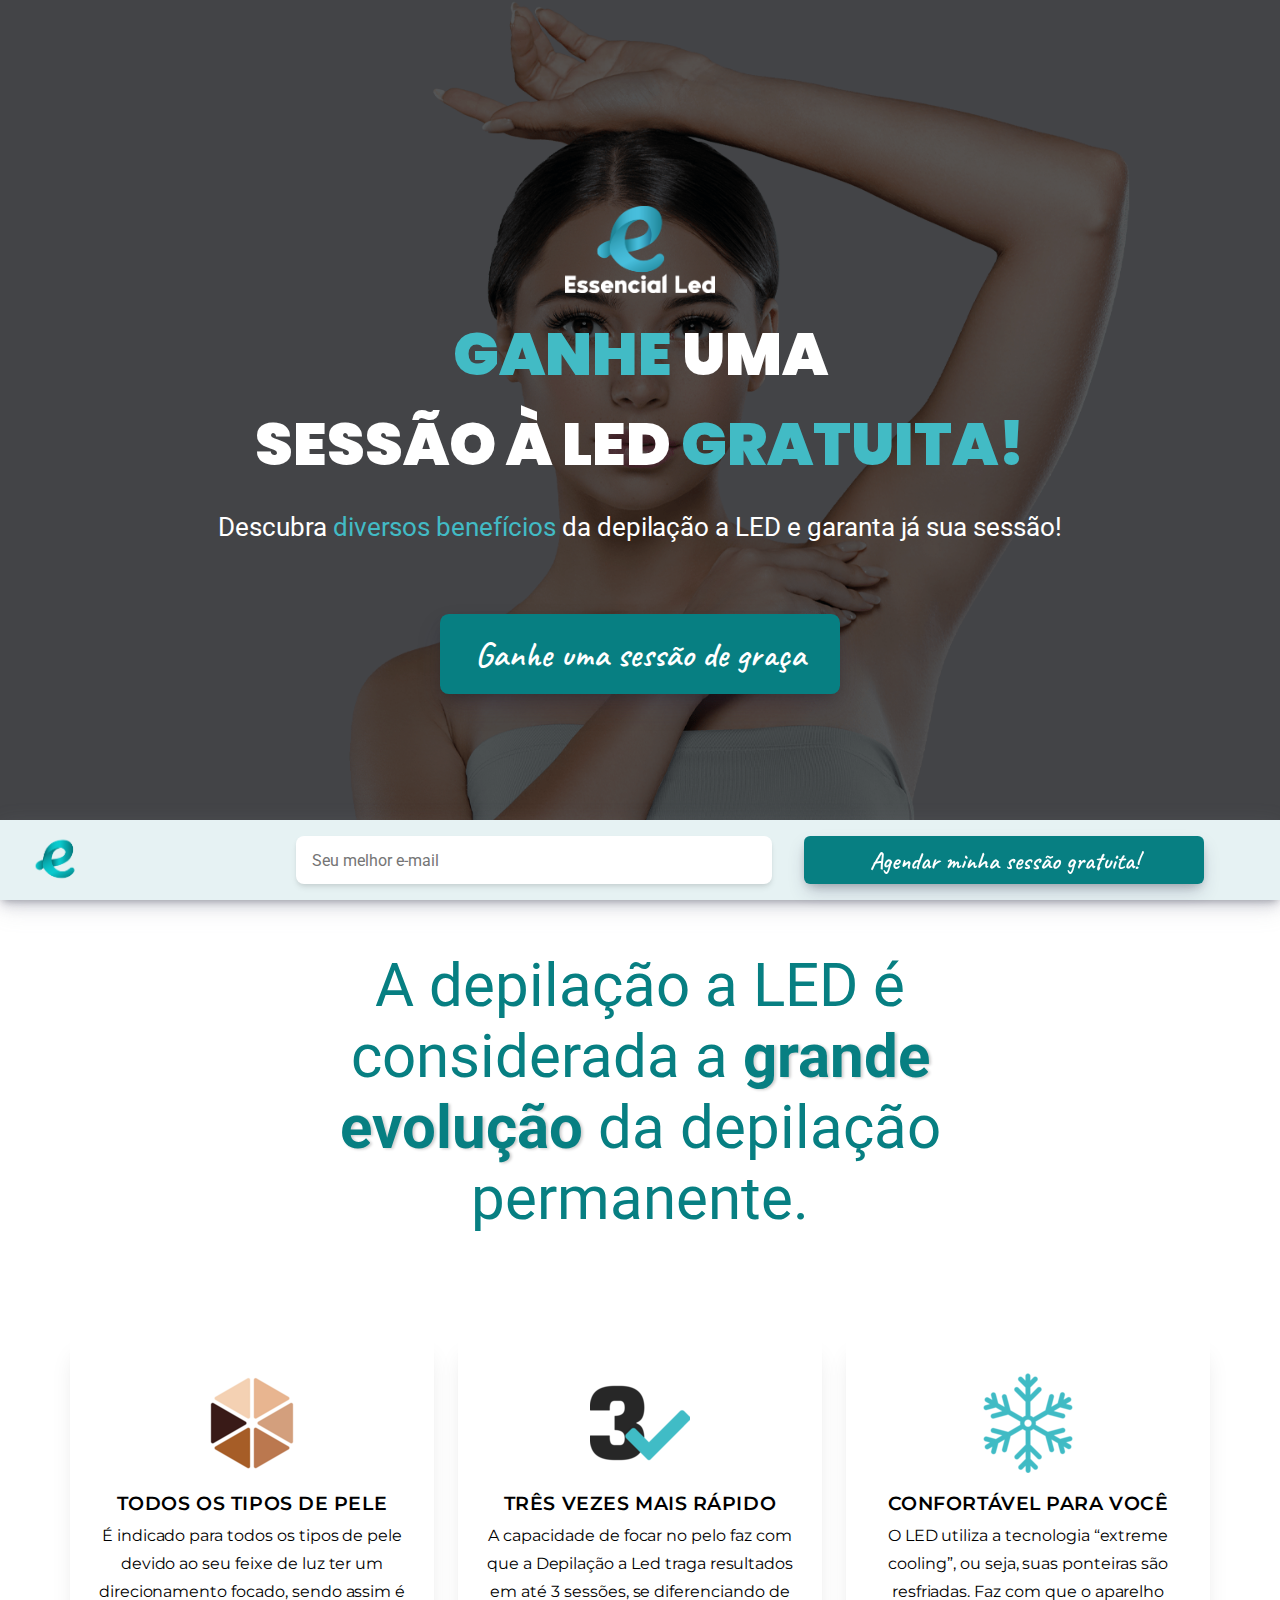
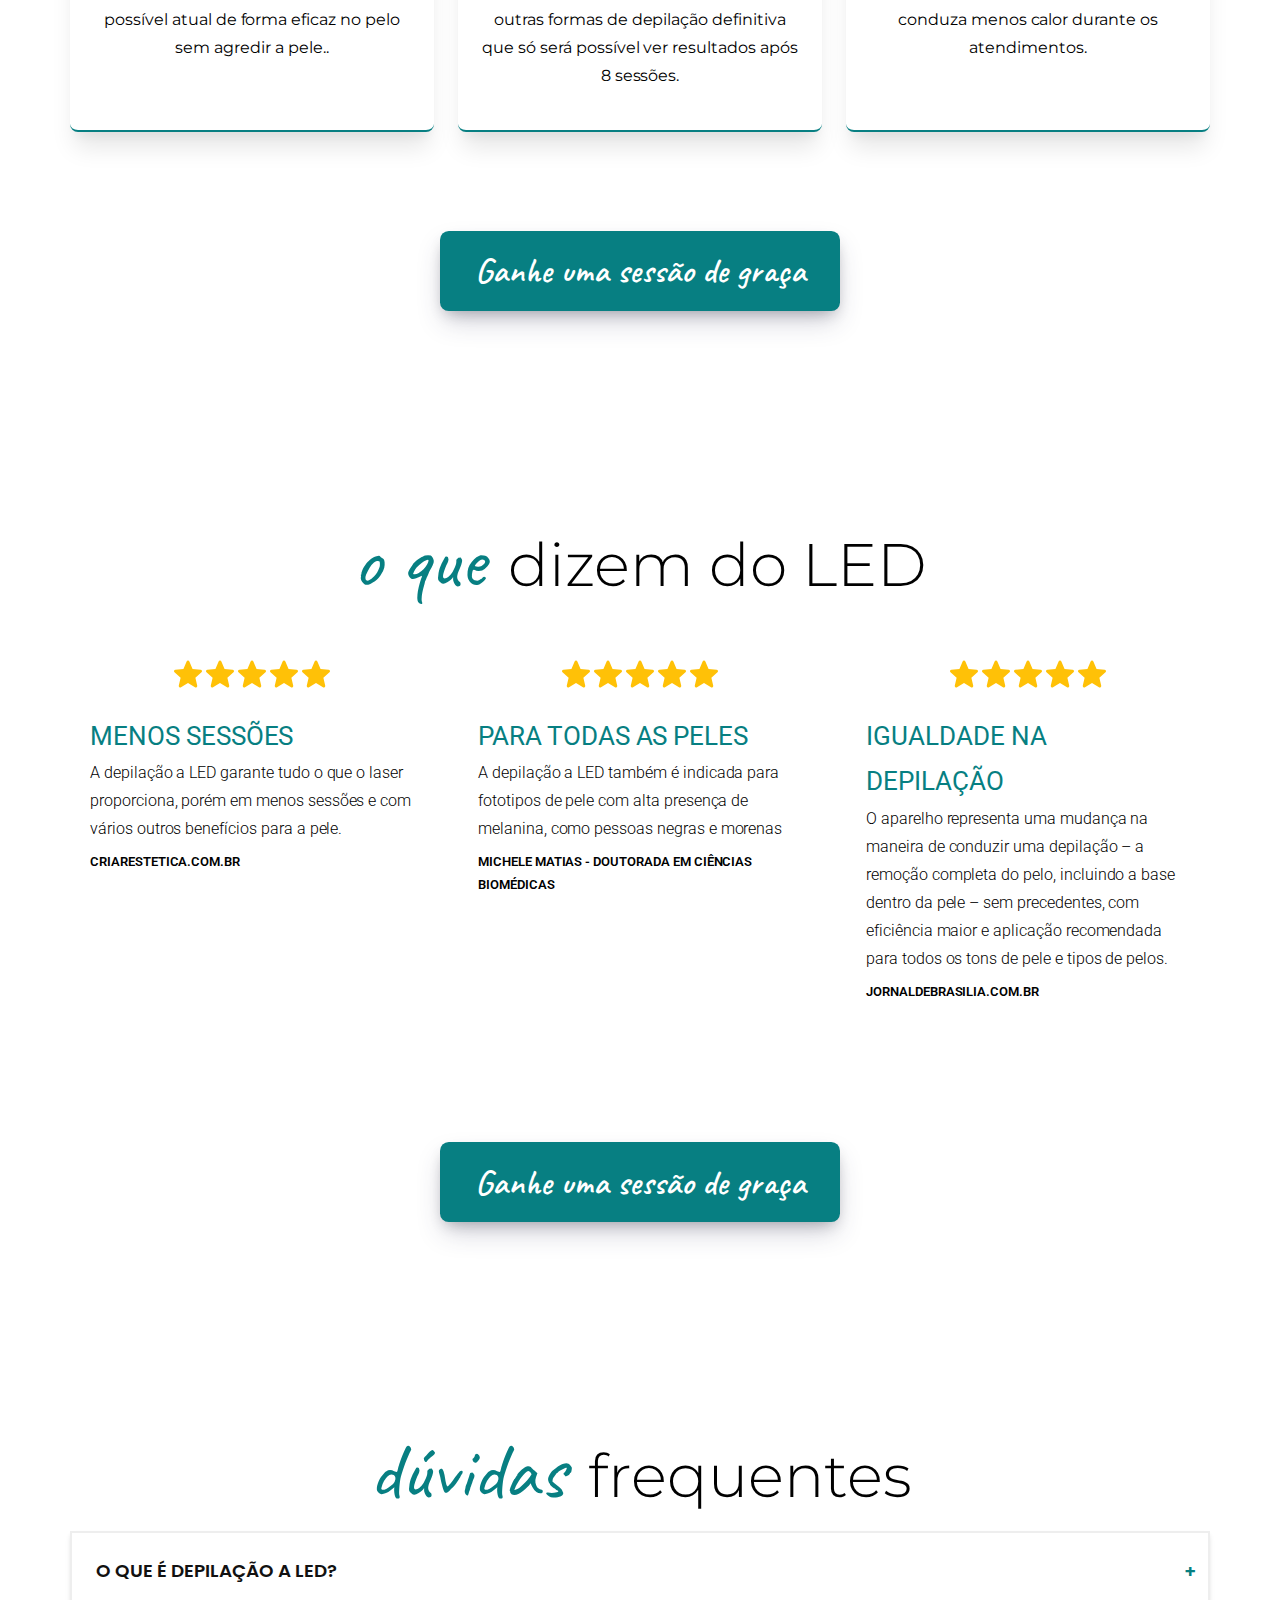
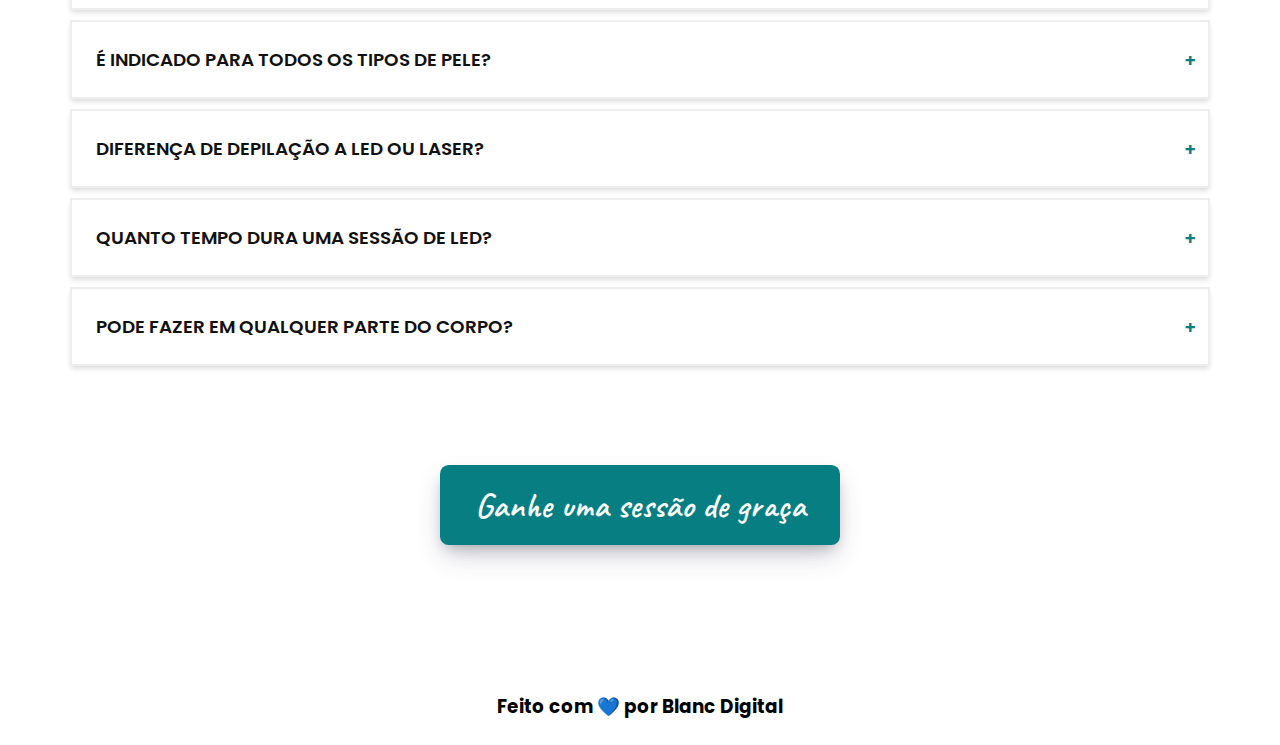
==== commit 45544604: "commented s-local; added copy; minor html changes" ====
--- a/index.html
+++ b/index.html
@@ -165,7 +165,7 @@
     </section>
 
     <!-- #SECTION-LOCAL -->
-    <section class="section-local section-center">
+    <!-- <section class="section-local section-center">
       <h4><span class="cursive clr-main-dk">conheça a sua</span> clínica</h4>
 
       <div
@@ -189,11 +189,11 @@
       <button class="btn btn--section btn--cta">
         Ganhe uma sessão de graça
       </button>
-    </section>
+    </section> -->
 
     <!-- #SECTION-DEPOIMENTO -->
     <section class="section-depoimentos section-center">
-      <h4><span class="cursive clr-main-dk">depoimentos de</span> clientes</h4>
+      <h4><span class="cursive clr-main-dk">o que</span> dizem do LED</h4>
 
       <div class="depoimentos">
         <!-- start of card -->
@@ -207,13 +207,12 @@
           </div>
 
           <div class="depoimento__text">
-            <p class="title">Lorem ipsum dolor sit.</p>
+            <p class="title">Menos sessões</p>
             <p class="desc">
-              Lorem ipsum dolor sit amet consectetur adipisicing elit. Libero
-              quidem facere delectus voluptatum natus! Numquam nihil pariatur
-              quis iste dolor?
-            </p>
-            <p class="author">Lorem ipsum dolor sit.</p>
+              A depilação a LED garante tudo o que o laser proporciona, porém em
+              menos sessões e com vários outros benefícios para a pele.
+            </p>
+            <p class="author">criarestetica.com.br</p>
           </div>
         </div>
         <!-- end of depoimento -->
@@ -229,13 +228,14 @@
           </div>
 
           <div class="depoimento__text">
-            <p class="title">Lorem ipsum dolor sit.</p>
+            <p class="title">Para todas as peles</p>
             <p class="desc">
-              Lorem ipsum dolor sit amet consectetur adipisicing elit. Libero
-              quidem facere delectus voluptatum natus! Numquam nihil pariatur
-              quis iste dolor?
-            </p>
-            <p class="author">Lorem ipsum dolor sit.</p>
+              A depilação a LED também é indicada para fototipos de pele com
+              alta presença de melanina, como pessoas negras e morenas
+            </p>
+            <p class="author">
+              Michele Matias - doutorada em ciências biomédicas
+            </p>
           </div>
         </div>
         <!-- end of depoimento -->
@@ -251,13 +251,14 @@
           </div>
 
           <div class="depoimento__text">
-            <p class="title">Lorem ipsum dolor sit.</p>
+            <p class="title">Igualdade na depilação</p>
             <p class="desc">
-              Lorem ipsum dolor sit amet consectetur adipisicing elit. Libero
-              quidem facere delectus voluptatum natus! Numquam nihil pariatur
-              quis iste dolor?
-            </p>
-            <p class="author">Lorem ipsum dolor sit.</p>
+              O aparelho representa uma mudança na maneira de conduzir uma
+              depilação – a remoção completa do pelo, incluindo a base dentro da
+              pele – sem precedentes, com eficiência maior e aplicação
+              recomendada para todos os tons de pele e tipos de pelos.
+            </p>
+            <p class="author">jornaldebrasilia.com.br</p>
           </div>
         </div>
         <!-- end of depoimento -->
@@ -316,32 +317,34 @@
               As diferenças entre o LED e o Laser são vários, mas listaremos
               alguns pontos:
             </p>
-            <ul class="ac-text">
+            <ul class="ac-text pt-0">
               <li>
-                Disparos: no LED é realizado mais de 100 milhões de disparos, já
-                o laser convencional realiza entre 15 e 30 milhões;
+                <b>Disparos</b>: no LED é realizado mais de 100 milhões de
+                disparos, já o laser convencional realiza entre 15 e 30 milhões;
               </li>
               <li>
-                Tipo de luz utilizada: o LED tem a tecnologia “extreme cooling”,
-                ou seja, ponteiras resfriadas - isso faz com que o aparelho
-                produza menos calor durante os atendimentos – enquanto o laser
-                utiliza luz quente. Com essa característica, o LED promove
-                sessões com eficiência, porém com mais conforto quando comparado
-                ao laser.
+                <b>Tipo de luz utilizada:</b> o LED tem a tecnologia
+                <i> “extreme cooling” </i>, ou seja, ponteiras resfriadas - isso
+                faz com que o aparelho produza menos calor durante os
+                atendimentos – enquanto o laser utiliza luz quente. Com essa
+                característica, o LED promove sessões com eficiência, porém com
+                mais conforto quando comparado ao laser.
               </li>
               <li>
-                Tipos de pele: justamente por sua tecnologia “extreme cooling”,
-                o LED consegue tratar de forma confortável todos os tipos de
-                pele. Isso se leva ao seu poder de resfriamento, que cria um
-                efeito analgésico momentâneo durante os disparos. Já no caso do
-                laser, por não ter essa tecnologia as sessões são mais incômodas
-                para esses pacientes.
+                <b>Tipos de pele:</b> justamente por sua tecnologia
+                <i> “extreme cooling” </i>, o LED consegue tratar de forma
+                confortável todos os tipos de pele. Isso se leva ao seu poder de
+                resfriamento, que cria um efeito analgésico momentâneo durante
+                os disparos. Já no caso do laser, por não ter essa tecnologia as
+                sessões são mais incômodas para esses pacientes.
               </li>
               <li>
-                Tempo de aplicação: o tempo de aplicação do LED é menor em
-                comparação ao laser, trazendo resultados comprovados já na 3º
-                sessão, enquanto no laser os resultados só começaram a aparecer
-                a partir da 8º sessão.
+                <b>Tempo de aplicação:</b> o tempo de aplicação do LED é menor
+                em comparação ao laser, trazendo
+                <b>
+                  resultados comprovados já na 3º sessão, enquanto no laser os
+                  resultados só começaram a aparecer a partir da 8º sessão.
+                </b>
               </li>
             </ul>
           </div>
@@ -369,12 +372,27 @@
             </button>
           </h5>
           <div class="ac-panel">
-            <p class="ac-text">
+            <p class="ac-text pb-05">
               Sim, o tratamento com o LED pode ser realizado em qualquer parte
-              do corpo: • Face; • Pescoço; • Peitoral; • Abdômen; • Região
-              íntima; • Virilha; • Ânus; • Ombros; • Axilas; • Costas; •
-              Glúteos; • Pernas; • Pés; • Mãos; • Base peniana.
-            </p>
+              do corpo:
+            </p>
+            <ul class="ac-text pt-0">
+              <li>Face</li>
+              <li>Pescoço</li>
+              <li>Peitoral</li>
+              <li>Abdômen</li>
+              <li>Região íntima</li>
+              <li>Virilha</li>
+              <li>Ânus</li>
+              <li>Ombros</li>
+              <li>Axilas</li>
+              <li>Costas</li>
+              <li>Glúteos</li>
+              <li>Pernas</li>
+              <li>Pés</li>
+              <li>Mãos</li>
+              <li>Base peniana</li>
+            </ul>
           </div>
         </div>
       </div>
@@ -484,10 +502,10 @@
             &times;
           </button>
 
-          <h6>VOCÊ VAI DEIXAR SUA OPORTUNIDADE DE LADO?</h6>
+          <h6>VAI DESISTIR DA SUA SESSÃO GRATUITA?</h6>
           <p>
-            Alguns segundos e uma decisão podem se tornar em um
-            <b>grande investimento</b>. Porque deixar de lado sua oportunidade?
+            Somos comprometidos em te ajudar a se sentir melhor consigo mesmo e
+            oferecemos isso de graça! Vai mesmo dizer não para você mesma?
           </p>
           <p id="alertForm" class="alert is-hidden">
             Preencha todos os campos corretamente!
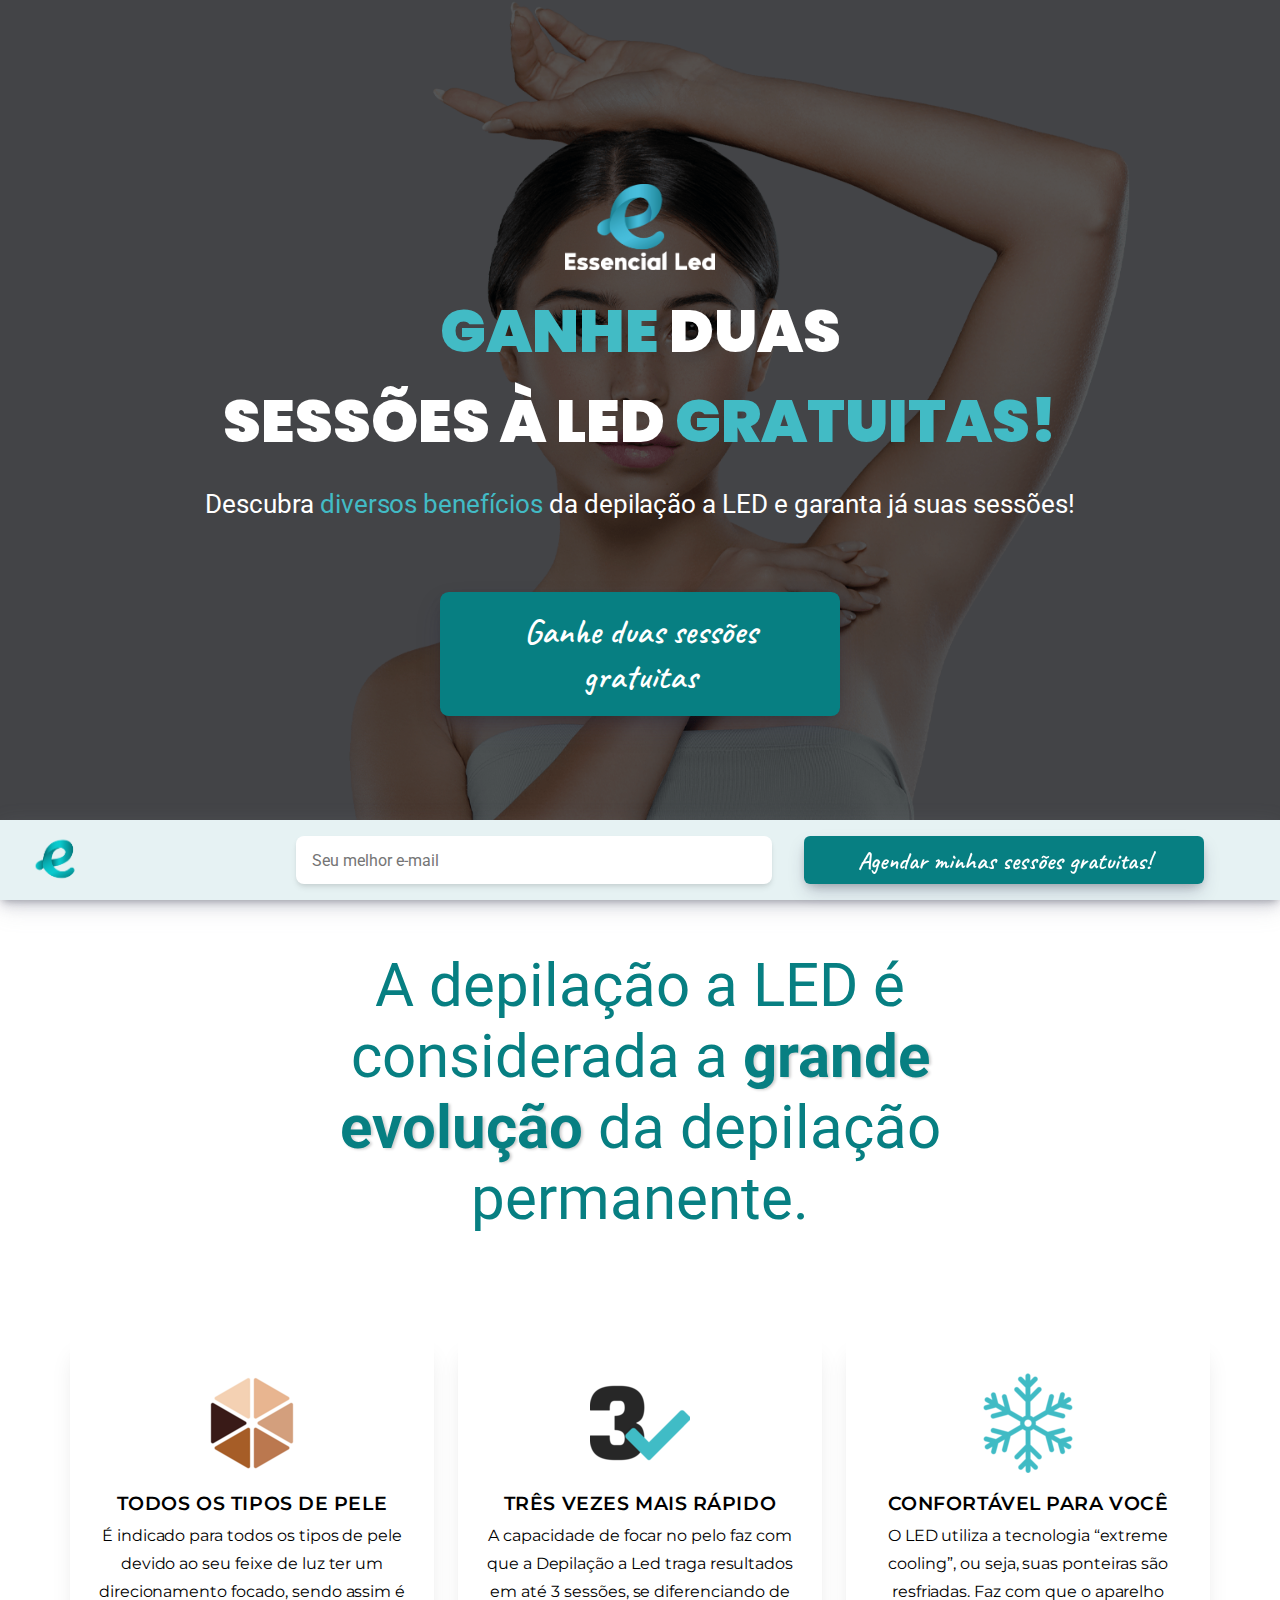
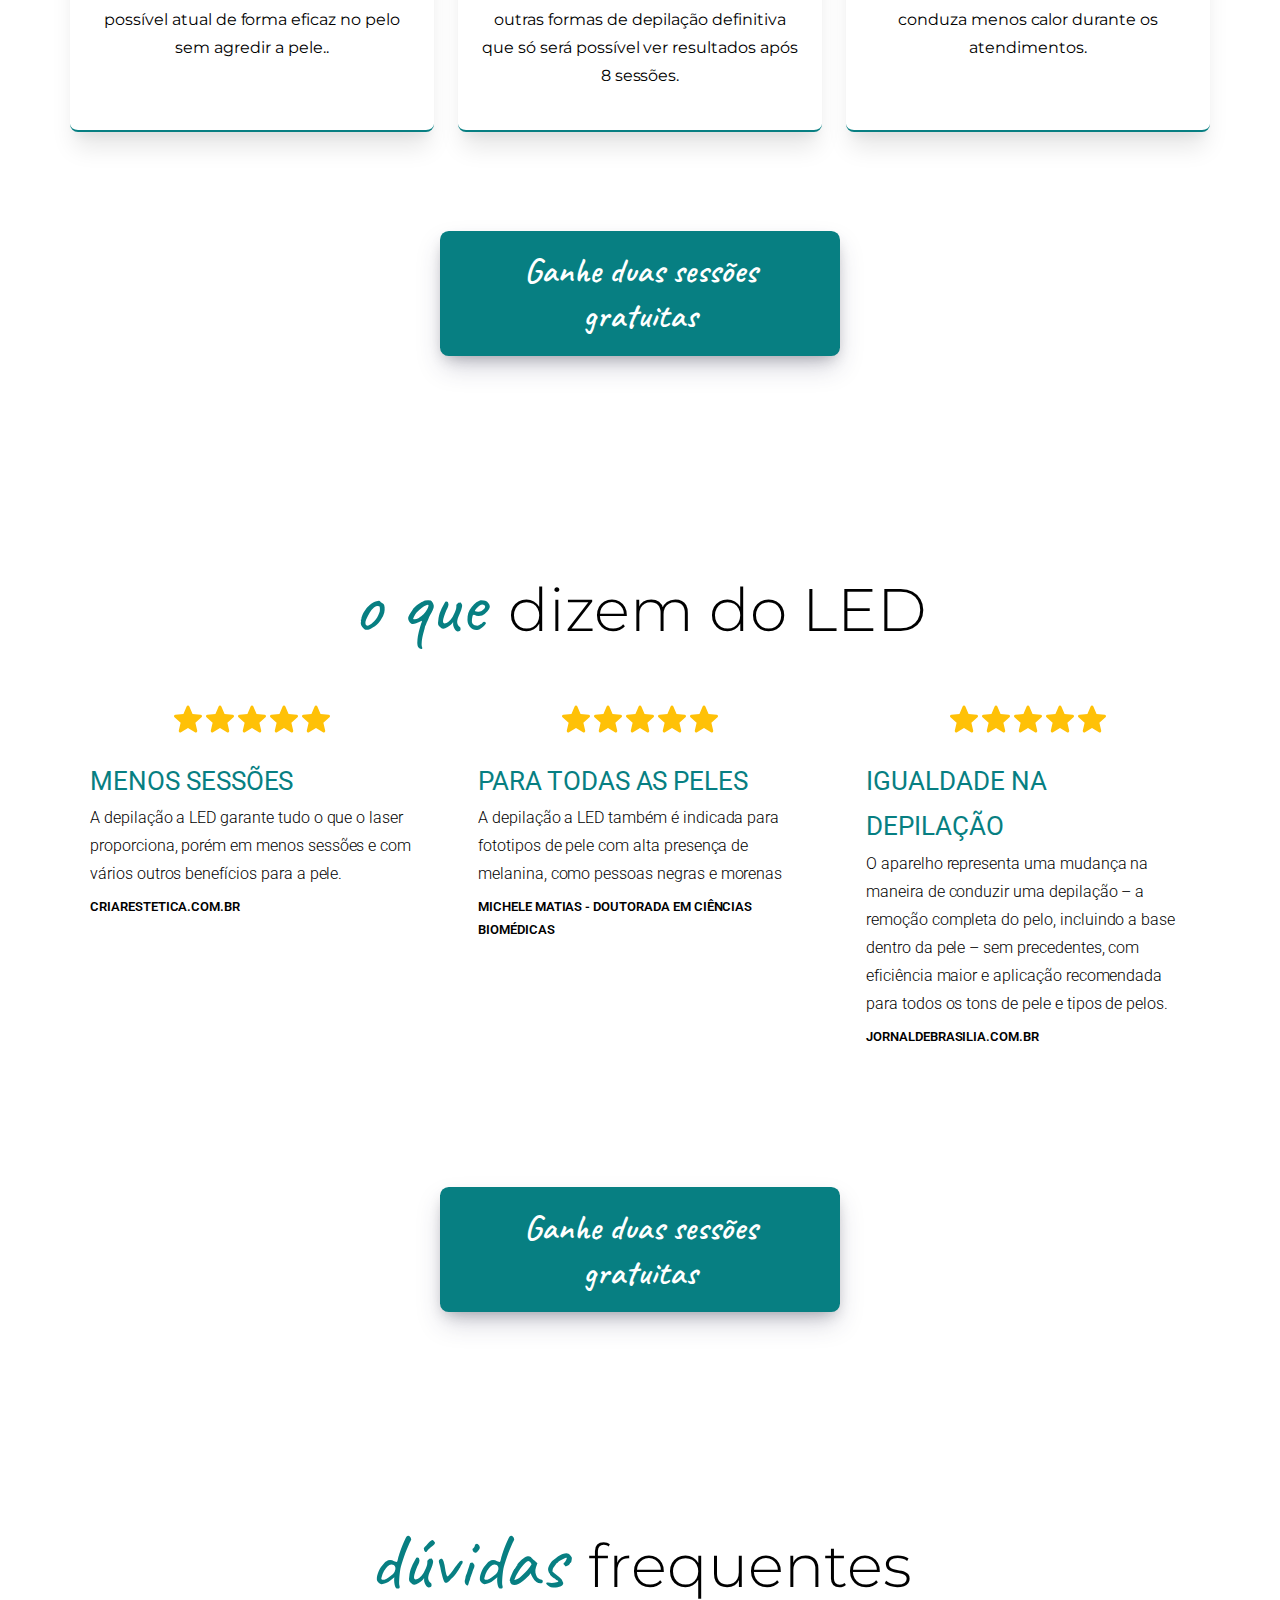
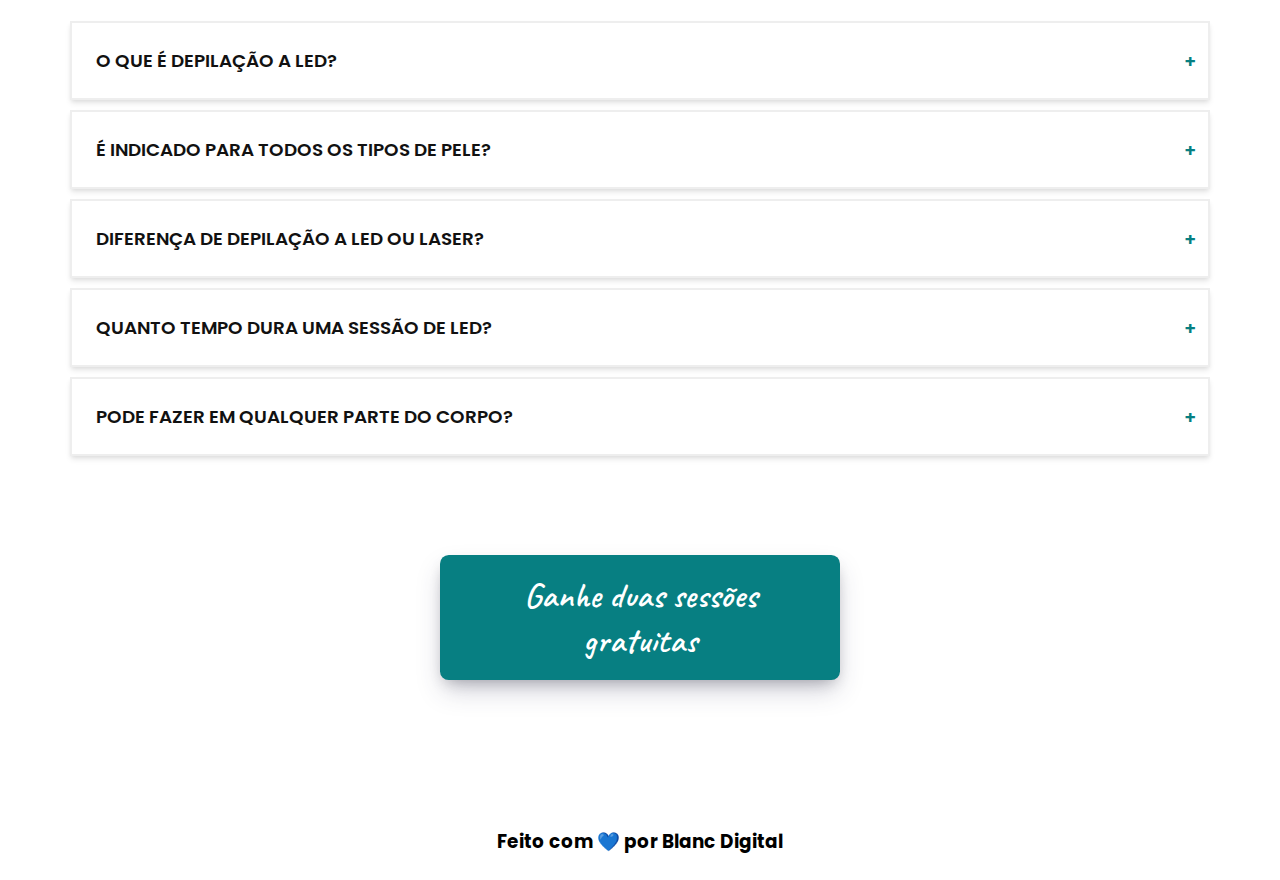
==== commit 4c20e761: "changed sessão to sessões (copy)" ====
--- a/index.html
+++ b/index.html
@@ -71,19 +71,18 @@
 
         <div class="hero__text">
           <h1>
-            <span class="clr-main">GANHE</span> UMA
+            <span class="clr-main">GANHE</span> DUAS
 
             <br />
-            SESSÃO À LED <span class="clr-main">GRATUITA!</span>
+            SESSÕES À LED <span class="clr-main">GRATUITAS!</span>
           </h1>
           <p>
             Descubra <span class="clr-main">diversos benefícios</span> da
-            depilação a LED e garanta já sua sessão!
+            depilação a LED e garanta já suas sessões!
           </p>
         </div>
 
-        <button class="btn btn--cta">Ganhe uma sessão de graça</button>
-      </div>
+        <button class="btn btn--cta">Ganhe duas sessões gratuitas </button>
     </section>
 
     <!-- #SECTION-REVOLUTION-->
@@ -160,7 +159,7 @@
       </div>
 
       <button class="btn btn--section btn--cta">
-        Ganhe uma sessão de graça
+        Ganhe duas sessões gratuitas
       </button>
     </section>
 
@@ -187,7 +186,7 @@
       </div>
 
       <button class="btn btn--section btn--cta">
-        Ganhe uma sessão de graça
+        Ganhe duas sessões gratuitas
       </button>
     </section> -->
 
@@ -265,7 +264,7 @@
       </div>
 
       <button class="btn btn--section btn--cta">
-        Ganhe uma sessão de graça
+        Ganhe duas sessões gratuitas
       </button>
     </section>
 
@@ -399,7 +398,7 @@
       <!--  TODO: colocar em lista e estilizar corretamente -->
 
       <button class="btn btn--section btn--cta">
-        Ganhe uma sessão de graça
+        Ganhe duas sessões gratuitas
       </button>
     </section>
 
@@ -420,11 +419,10 @@
         <div class="wrapper">
           <button class="btn btn--close" type="button">&times;</button>
 
-          <h6>Quase lá para sua<b> sessão gratuita!</b></h6>
+          <h6>Quase lá para suas<b> sessões gratuitas!</b></h6>
           <p>
-            Lorem ipsum dolor sit, <b>amet consectetur adipisicing elit</b>.
-            Autem fugiat eos aperiam ab itaque sunt doloribus alias accusamus
-            incidunt optio.
+            Pronta para economizar tempo e dinheiro enquanto obtém o mesmo
+            resultado? Só precisamos de mais algumas informações para suas sessões gratuitas!
           </p>
           <p id="alertForm" class="alert is-hidden">
             Preencha todos os campos corretamente!
@@ -477,7 +475,7 @@
             type="submit"
             id="enviar"
           >
-            Ganhar minha sessão gratuita!
+            Ganhar minha sessões gratuitas!
           </button>
         </div>
       </form>
@@ -502,7 +500,7 @@
             &times;
           </button>
 
-          <h6>VAI DESISTIR DA SUA SESSÃO GRATUITA?</h6>
+          <h6>VAI DESISTIR DAS SUAS SESSÕES GRATUITAS?</h6>
           <p>
             Somos comprometidos em te ajudar a se sentir melhor consigo mesmo e
             oferecemos isso de graça! Vai mesmo dizer não para você mesma?
@@ -554,20 +552,6 @@
             />
           </div>
 
-          <!-- FORM__AREA -->
-          <!-- <div class="form__field-wrapper">
-            <label for="area-form"
-              >Qual a metragem da casa que você deseja construir?</label
-            >
-            <div class="form__select-wrapper">
-              <select name="area-form" id="areaForm">
-                <option value="50-100">50-100 m²</option>
-                <option value="101-250">101-250 m²</option>
-                <option value="251-500">251-500 m²</option>
-              </select>
-            </div>
-          </div> -->
-
           <button
             class="btn btn--submit"
             name="submit-btn"
@@ -575,7 +559,7 @@
             type="submit"
             id="enviar"
           >
-            Ganhar minha sessão gratuita!
+            Ganhar minha sessões gratuitas!
           </button>
         </div>
       </form>
@@ -594,7 +578,7 @@
           placeholder="Seu melhor e-mail"
         />
         <button class="btn btn--cta btn--strip">
-          Agendar minha sessão gratuita!
+          Agendar minhas sessões gratuitas!
         </button>
       </div>
     </div>
--- a/style.css
+++ b/style.css
@@ -161,6 +161,14 @@
   font-family: var(--ff-caveat);
 }
 
+.pt-0.pt-0.pt-0.pt-0.pt-0 {
+  padding-top: 0;
+}
+
+.pb-05.pb-05.pb-05.pb-05.pb-05 {
+  padding-bottom: 0.5rem;
+}
+
 @-webkit-keyframes afl {
   0% {
     opacity: 0;
@@ -499,6 +507,10 @@
   box-shadow: var(--shadow-xs);
 }
 
+.ac li + li {
+  padding-top: 0.35rem;
+}
+
 .ac .ac-header.ac-header {
   font-size: var(--fs-xs);
 }
